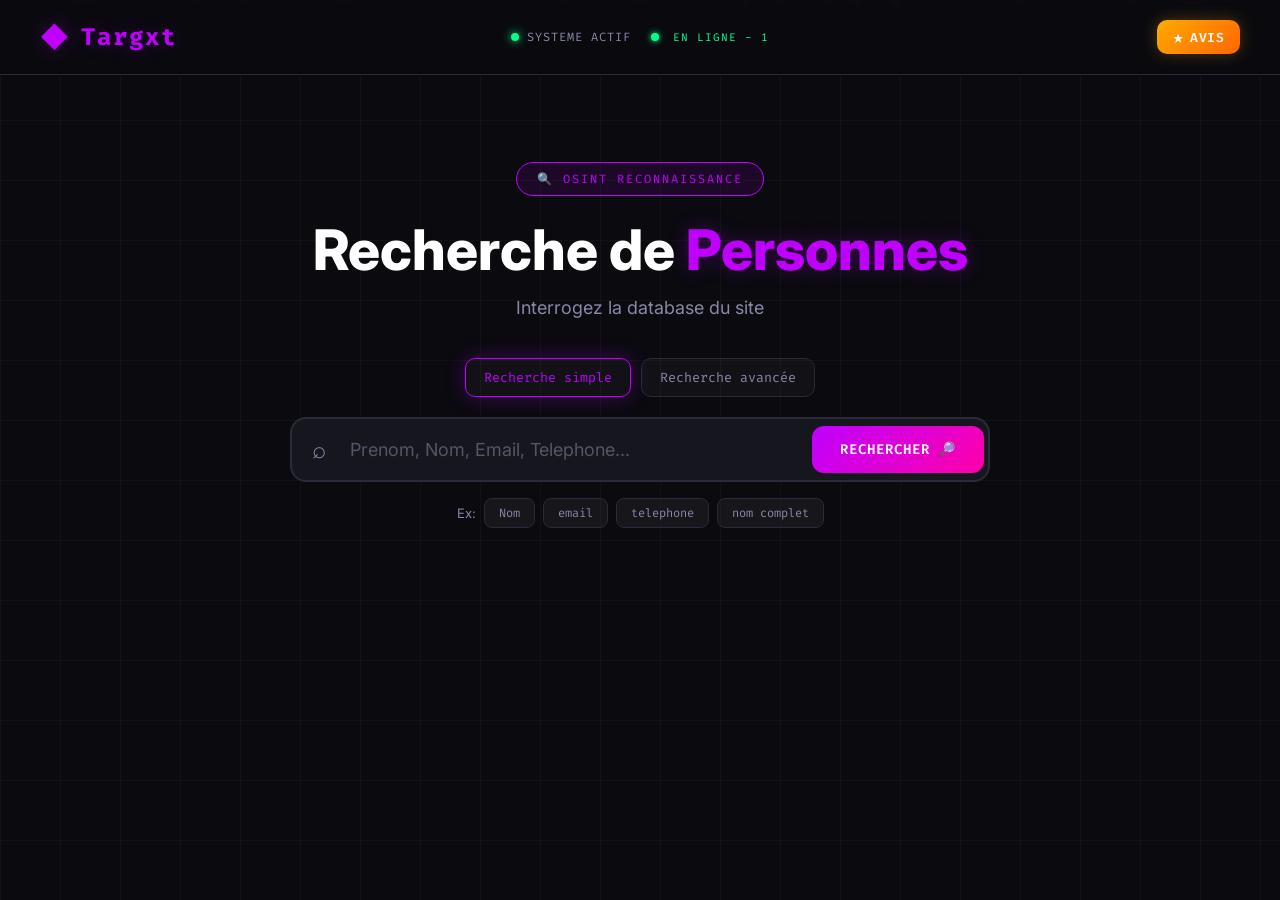
==== index.html @ 67b3afeb "Add files via upload" ====
<!DOCTYPE html>
<html lang="fr">
<head>
    <meta charset="UTF-8">
    <meta name="viewport" content="width=device-width, initial-scale=1.0">
    <title>Targxt - Recherche de Personnes</title>

    <link rel="stylesheet" href="style.css">
    <link href="https://fonts.googleapis.com/css2?family=Fira+Code:wght@400;600;700&family=Inter:wght@300;400;600;700;800&display=swap" rel="stylesheet">
</head>

<body>

<div class="grid-overlay"></div>
<div id="particles"></div>

<header>
    <div class="logo">
        <span class="logo-icon">◆</span>
        <h1><span class="accent">Targxt</span></h1>
    </div>

    <div class="header-status" style="position:absolute;left:50%;transform:translateX(-50%);">
        <span class="status-dot"></span>
        <span class="status-text">SYSTEME ACTIF</span>
        <span id="apiStatus" style="margin-left:12px;font-family:var(--font-mono);font-size:11px;color:#888;">
            MODE: LOCAL ENGINE
        </span>
    </div>

    <!-- Onglet Avis en haut à droite -->
    <div class="review-tab" onclick="openReviewPanel()">
        <span class="review-tab-icon">★</span>
        <span class="review-tab-text">Avis</span>
    </div>
</header>

<main>

<section class="hero">
<div class="hero-content">

    <div class="badge">🔍 OSINT RECONNAISSANCE</div>

    <h2>Recherche de <span class="accent">Personnes</span></h2>

    <p class="subtitle">Interrogez la database du site</p>

    <!-- TABS -->
    <div class="tabs">
        <button class="tab active" onclick="switchTab('simple')">Recherche simple</button>
        <button class="tab" onclick="switchTab('advanced')">Recherche avancée</button>
    </div>

    <!-- SIMPLE SEARCH -->
    <div id="simpleSearch" class="tab-content active">

        <div class="search-container">

            <div class="search-box">
                <span class="search-icon">⌕</span>

                <input type="text" id="searchInput"
                    placeholder="Prenom, Nom, Email, Telephone..."
                    autocomplete="off">

                <button id="searchBtn" onclick="performSearch()">
                    <span>RECHERCHER</span> 🔎
                </button>
            </div>

            <div class="search-hints">
                <span>Ex: </span>
                <button class="hint-btn" onclick="setSearch('Dupont')">Nom</button>
                <button class="hint-btn" onclick="setSearch('email')">email</button>
                <button class="hint-btn" onclick="setSearch('0612345678')">telephone</button>
                <button class="hint-btn" onclick="setSearch('Jean Dupont')">nom complet</button>
            </div>

        </div>
    </div>

    <!-- ADVANCED SEARCH -->
    <div id="advancedSearch" class="tab-content">

        <div class="advanced-box">

            <input id="advName" placeholder="Nom / Prenom">
            <input id="advEmail" placeholder="Email">
            <input id="advPhone" placeholder="Téléphone">
            <input id="advCity" placeholder="Ville">
            <input id="advZip" placeholder="Code postal">

            <button onclick="performAdvancedSearch()">
                RECHERCHE AVANCÉE 🔎
            </button>

        </div>

    </div>

</div>
</section>

<div id="loading" class="loading hidden">
    <div class="loader"></div>
    <p>Recherche en cours...</p>
</div>

<section id="results" class="results hidden">
    <div class="results-header">
        <h3>Résultats de la recherche</h3>
        <div class="results-meta"><span id="resultCount">0</span> résultat(s)</div>
    </div>
    <div id="resultCards"></div>
</section>

<section id="noResults" class="no-results hidden">
    <div class="no-results-content">
        <span class="no-results-icon">◈</span>
        <h3>Aucun résultat trouvé</h3>
        <p>Essayez un autre terme</p>
    </div>
</section>

</main>

<!-- PANEL AVIS - OVERLAY -->
<div id="reviewOverlay" class="review-overlay hidden" onclick="closeReviewPanel(event)">
    <div class="review-panel" onclick="event.stopPropagation()">
        
        <div class="review-header">
            <h3>✩ Donnez votre avis ✩</h3>
            <button class="review-close" onclick="closeReviewPanel(event)">✕</button>
        </div>

        <div class="review-stars">
            <span class="star-label">Votre note :</span>
            <div class="stars-container">
                <span class="star" data-value="1" onclick="setRating(1)">☆</span>
                <span class="star" data-value="2" onclick="setRating(2)">☆</span>
                <span class="star" data-value="3" onclick="setRating(3)">☆</span>
                <span class="star" data-value="4" onclick="setRating(4)">☆</span>
                <span class="star" data-value="5" onclick="setRating(5)">☆</span>
            </div>
            <span id="ratingText" class="rating-text">Cliquez pour noter</span>
        </div>

        <div class="review-description">
            <label for="reviewDesc">Votre commentaire (optionnel) :</label>
            <textarea id="reviewDesc" placeholder="Partagez votre expérience..." maxlength="500"></textarea>
            <span id="charCount" class="char-count">0/500</span>
        </div>

        <div class="review-pseudo">
            <label for="reviewPseudo">Pseudo (optionnel) :</label>
            <input type="text" id="reviewPseudo" placeholder="Anonyme" maxlength="30">
        </div>

        <button class="review-submit" onclick="submitReview()">
            ✦ ENVOYER L'AVIS ✦
        </button>

        <div id="reviewMessage" class="review-message hidden"></div>

    </div>
</div>

<script src="db.js"></script>
<script src="script.js"></script>

</body>
</html>
---- style.css ----
/* ========================================
   OSINT FR - STYLE
   Couleurs: Noir (#0a0a0f), Violet/Rose fluo (#bf00ff, #ff00aa)
   ======================================== */

* {
    margin: 0;
    padding: 0;
    box-sizing: border-box;
}

:root {
    --bg-primary: #0a0a0f;
    --bg-secondary: #111118;
    --bg-card: #16161f;
    --accent: #bf00ff;
    --accent2: #ff00aa;
    --accent-glow: rgba(191, 0, 255, 0.3);
    --text-primary: #ffffff;
    --text-secondary: #8888aa;
    --text-muted: #555566;
    --border: #2a2a3a;
    --success: #00ff88;
    --warning: #ffaa00;
    --danger: #ff3355;
    --font-mono: 'Fira Code', monospace;
    --font-sans: 'Inter', sans-serif;
}

body {
    font-family: var(--font-sans);
    background: var(--bg-primary);
    color: var(--text-primary);
    min-height: 100vh;
    overflow-x: hidden;
    position: relative;
}

/* ===== GRILLE ANIMÉE EN FOND ===== */
.grid-overlay {
    position: fixed;
    top: 0;
    left: 0;
    width: 100%;
    height: 100%;
    pointer-events: none;
    z-index: 0;
    background-image: 
        linear-gradient(rgba(255, 255, 255, 0.03) 1px, transparent 1px),
        linear-gradient(90deg, rgba(255, 255, 255, 0.03) 1px, transparent 1px);
    background-size: 60px 60px;
    animation: gridMove 20s linear infinite;
}

@keyframes gridMove {
    0% { transform: translate(0, 0); }
    25% { transform: translate(30px, 15px); }
    50% { transform: translate(0, 30px); }
    75% { transform: translate(-30px, 15px); }
    100% { transform: translate(0, 0); }
}

/* ===== PARTICULES ===== */
#particles {
    position: fixed;
    top: 0;
    left: 0;
    width: 100%;
    height: 100%;
    pointer-events: none;
    z-index: 0;
    overflow: hidden;
}

.particle {
    position: absolute;
    width: 3px;
    height: 3px;
    background: var(--accent);
    border-radius: 50%;
    box-shadow: 0 0 6px var(--accent), 0 0 12px var(--accent-glow);
    animation: particleFloat linear infinite;
    opacity: 0.4;
}

@keyframes particleFloat {
    0% {
        transform: translateY(100vh) scale(0);
        opacity: 0;
    }
    10% { opacity: 0.4; }
    90% { opacity: 0.4; }
    100% {
        transform: translateY(-10vh) scale(1);
        opacity: 0;
    }
}

/* ===== HEADER ===== */
header {
    position: relative;
    z-index: 10;
    display: flex;
    justify-content: space-between;
    align-items: center;
    padding: 20px 40px;
    border-bottom: 1px solid var(--border);
    background: rgba(10, 10, 15, 0.9);
    backdrop-filter: blur(10px);
}

.logo {
    display: flex;
    align-items: center;
    gap: 12px;
}

.logo-icon {
    font-size: 28px;
    color: var(--accent);
    text-shadow: 0 0 20px var(--accent-glow);
}

.logo h1 {
    font-family: var(--font-mono);
    font-size: 24px;
    font-weight: 700;
    letter-spacing: 2px;
}

.accent {
    color: var(--accent);
    text-shadow: 0 0 20px var(--accent-glow);
}

.header-status {
    display: flex;
    align-items: center;
    gap: 8px;
    font-family: var(--font-mono);
    font-size: 12px;
    color: var(--text-secondary);
    text-transform: uppercase;
    letter-spacing: 1px;
}

.status-dot {
    width: 8px;
    height: 8px;
    background: var(--success);
    border-radius: 50%;
    animation: pulse 2s ease-in-out infinite;
    box-shadow: 0 0 10px var(--success);
}

@keyframes pulse {
    0%, 100% { opacity: 1; transform: scale(1); }
    50% { opacity: 0.5; transform: scale(0.8); }
}

/* ===== HERO ===== */
.hero {
    position: relative;
    z-index: 5;
    display: flex;
    justify-content: center;
    align-items: center;
    min-height: 60vh;
    padding: 60px 20px;
}

.hero-content {
    max-width: 800px;
    width: 100%;
    text-align: center;
}

.badge {
    display: inline-block;
    padding: 8px 20px;
    border: 1px solid var(--accent);
    border-radius: 50px;
    font-family: var(--font-mono);
    font-size: 12px;
    letter-spacing: 2px;
    color: var(--accent);
    margin-bottom: 24px;
    background: rgba(191, 0, 255, 0.1);
    text-transform: uppercase;
}

.hero h2 {
    font-size: 56px;
    font-weight: 800;
    line-height: 1.1;
    margin-bottom: 16px;
}

.subtitle {
    color: var(--text-secondary);
    font-size: 18px;
    margin-bottom: 40px;
}

/* ===== SEARCH BOX ===== */
.search-container {
    max-width: 700px;
    margin: 0 auto;
}

.search-box {
    display: flex;
    align-items: center;
    background: var(--bg-card);
    border: 2px solid var(--border);
    border-radius: 16px;
    padding: 4px;
    transition: all 0.3s ease;
    position: relative;
}

.search-box:focus-within {
    border-color: var(--accent);
    box-shadow: 0 0 30px var(--accent-glow), 0 0 60px rgba(191, 0, 255, 0.1);
}

.search-icon {
    font-size: 24px;
    color: var(--text-secondary);
    padding: 0 16px;
}

.search-box input {
    flex: 1;
    background: none;
    border: none;
    outline: none;
    color: var(--text-primary);
    font-size: 18px;
    padding: 16px 8px;
    font-family: var(--font-sans);
}

.search-box input::placeholder {
    color: var(--text-muted);
}

#searchBtn {
    display: flex;
    align-items: center;
    gap: 8px;
    padding: 14px 28px;
    background: linear-gradient(135deg, var(--accent), var(--accent2));
    border: none;
    border-radius: 12px;
    color: white;
    font-family: var(--font-mono);
    font-size: 14px;
    font-weight: 600;
    letter-spacing: 1px;
    cursor: pointer;
    transition: all 0.3s ease;
    text-transform: uppercase;
}

#searchBtn:hover {
    transform: scale(1.05);
    box-shadow: 0 0 30px var(--accent-glow);
}

#searchBtn:active {
    transform: scale(0.95);
}

/* ===== SEARCH HINTS ===== */
.search-hints {
    margin-top: 16px;
    display: flex;
    align-items: center;
    gap: 8px;
    flex-wrap: wrap;
    justify-content: center;
    font-size: 13px;
    color: var(--text-secondary);
}

.hint-btn {
    padding: 6px 14px;
    background: rgba(255, 255, 255, 0.05);
    border: 1px solid var(--border);
    border-radius: 8px;
    color: var(--text-secondary);
    font-family: var(--font-mono);
    font-size: 12px;
    cursor: pointer;
    transition: all 0.2s ease;
}

.hint-btn:hover {
    background: rgba(191, 0, 255, 0.15);
    border-color: var(--accent);
    color: var(--accent);
}

/* ===== LOADING ===== */
.loading {
    position: relative;
    z-index: 5;
    text-align: center;
    padding: 60px 20px;
}

.loading.hidden,
.results.hidden,
.no-results.hidden {
    display: none;
}

.loader {
    width: 50px;
    height: 50px;
    border: 3px solid var(--border);
    border-top: 3px solid var(--accent);
    border-radius: 50%;
    animation: spin 1s linear infinite;
    margin: 0 auto 24px;
    box-shadow: 0 0 20px var(--accent-glow);
}

@keyframes spin {
    0% { transform: rotate(0deg); }
    100% { transform: rotate(360deg); }
}

.loading p {
    color: var(--text-secondary);
    font-size: 16px;
    margin-bottom: 24px;
}

/* ===== RESULTS ===== */
.results {
    position: relative;
    z-index: 5;
    padding: 40px 20px;
    max-width: 1000px;
    margin: 0 auto;
}

.results-header {
    display: flex;
    justify-content: space-between;
    align-items: center;
    margin-bottom: 30px;
    flex-wrap: wrap;
    gap: 12px;
}

.results-header h3 {
    font-size: 24px;
}

.results-meta {
    font-family: var(--font-mono);
    font-size: 14px;
    color: var(--text-secondary);
}

/* ===== RESULT CARD ===== */
.result-card {
    background: var(--bg-card);
    border: 1px solid var(--border);
    border-radius: 16px;
    padding: 30px;
    margin-bottom: 20px;
    transition: all 0.3s ease;
    animation: cardAppear 0.5s ease forwards;
    opacity: 0;
    transform: translateY(20px);
}

.result-card:nth-child(1) { animation-delay: 0.1s; }
.result-card:nth-child(2) { animation-delay: 0.2s; }
.result-card:nth-child(3) { animation-delay: 0.3s; }
.result-card:nth-child(4) { animation-delay: 0.4s; }
.result-card:nth-child(5) { animation-delay: 0.5s; }

@keyframes cardAppear {
    to {
        opacity: 1;
        transform: translateY(0);
    }
}

.result-card:hover {
    border-color: var(--accent);
    box-shadow: 0 0 30px var(--accent-glow);
}

.card-header {
    display: flex;
    justify-content: space-between;
    align-items: center;
    margin-bottom: 20px;
    flex-wrap: wrap;
    gap: 10px;
}

.card-name {
    display: flex;
    align-items: center;
    gap: 12px;
}

.card-avatar {
    width: 48px;
    height: 48px;
    border-radius: 50%;
    background: linear-gradient(135deg, var(--accent), var(--accent2));
    display: flex;
    align-items: center;
    justify-content: center;
    font-family: var(--font-mono);
    font-weight: 700;
    font-size: 18px;
    box-shadow: 0 0 20px var(--accent-glow);
}

.card-name h4 {
    font-size: 20px;
    font-weight: 700;
}

.card-source {
    font-family: var(--font-mono);
    font-size: 11px;
    padding: 4px 12px;
    border-radius: 20px;
    border: 1px solid var(--border);
    color: var(--text-secondary);
    background: rgba(255,255,255,0.03);
}

.card-body {
    display: grid;
    grid-template-columns: repeat(auto-fill, minmax(250px, 1fr));
    gap: 12px;
}

.card-field {
    padding: 10px 14px;
    background: rgba(255,255,255,0.03);
    border-radius: 10px;
    border: 1px solid rgba(255,255,255,0.05);
}

.card-field .label {
    font-family: var(--font-mono);
    font-size: 10px;
    text-transform: uppercase;
    letter-spacing: 1px;
    color: var(--text-muted);
    display: block;
    margin-bottom: 4px;
}

.card-field .value {
    font-size: 14px;
    color: var(--text-primary);
    word-break: break-word;
}

.value.email {
    color: #66aaff;
}

.value.phone {
    color: #ff66aa;
    font-family: var(--font-mono);
}

/* ===== NO RESULTS ===== */
.no-results {
    position: relative;
    z-index: 5;
    text-align: center;
    padding: 80px 20px;
}

.no-results-icon {
    font-size: 64px;
    color: var(--accent);
    opacity: 0.5;
    display: block;
    margin-bottom: 16px;
}

.no-results h3 {
    font-size: 24px;
    margin-bottom: 8px;
}

.no-results p {
    color: var(--text-secondary);
}

/* ===== RESPONSIVE ===== */
@media (max-width: 768px) {
    header {
        padding: 16px 20px;
        flex-direction: column;
        gap: 10px;
    }

    .hero h2 {
        font-size: 32px;
    }

    .search-box {
        flex-direction: column;
        background: none;
        border: none;
        gap: 10px;
    }

    .search-box input {
        background: var(--bg-card);
        border: 2px solid var(--border);
        border-radius: 12px;
        padding: 16px;
        width: 100%;
    }

    #searchBtn {
        width: 100%;
        justify-content: center;
    }

    .card-body {
        grid-template-columns: 1fr;
    }
}

/* ===== Genre badge ===== */
.genre-badge {
    margin-left: 10px;
    font-size: 11px;
    padding: 3px 8px;
    border-radius: 20px;
    font-family: var(--font-mono);
}

.genre-badge.male {
    border: 1px solid #66aaff;
    color: #66aaff;
}

.genre-badge.female {
    border: 1px solid #ff66aa;
    color: #ff66aa;
}

/* ===== TABS ===== */
.tabs {
    display: flex;
    justify-content: center;
    gap: 10px;
    margin-bottom: 20px;
}

.tab {
    padding: 10px 18px;
    border: 1px solid var(--border);
    background: rgba(255,255,255,0.03);
    color: var(--text-secondary);
    font-family: var(--font-mono);
    cursor: pointer;
    border-radius: 10px;
    transition: 0.3s;
}

.tab.active {
    border-color: var(--accent);
    color: var(--accent);
    box-shadow: 0 0 20px var(--accent-glow);
}

/* ===== TAB CONTENT ===== */
.tab-content {
    display: none;
}

.tab-content.active {
    display: block;
}

/* ===== ADVANCED BOX ===== */
.advanced-box {
    display: grid;
    gap: 10px;
    max-width: 500px;
    margin: 0 auto;
}

.advanced-box input {
    padding: 12px;
    border-radius: 10px;
    border: 1px solid var(--border);
    background: var(--bg-card);
    color: white;
    outline: none;
}

.advanced-box input:focus {
    border-color: var(--accent);
    box-shadow: 0 0 20px var(--accent-glow);
}

.advanced-box button {
    padding: 12px;
    border-radius: 10px;
    border: none;
    background: linear-gradient(135deg, var(--accent), var(--accent2));
    color: white;
    font-family: var(--font-mono);
    cursor: pointer;
    font-weight: bold;
}

.advanced-box button:hover {
    transform: scale(1.02);
}

/* ========================================
   ONGLET AVIS
   ======================================== */

.review-tab {
    display: flex;
    align-items: center;
    gap: 6px;
    padding: 8px 16px;
    background: linear-gradient(135deg, #ffaa00, #ff6600);
    border: none;
    border-radius: 10px;
    cursor: pointer;
    transition: all 0.3s ease;
    font-family: var(--font-mono);
    font-size: 13px;
    color: #fff;
    font-weight: 600;
    letter-spacing: 0.5px;
    box-shadow: 0 0 15px rgba(255, 170, 0, 0.3);
}

.review-tab:hover {
    transform: scale(1.05);
    box-shadow: 0 0 30px rgba(255, 170, 0, 0.6);
}

.review-tab:active {
    transform: scale(0.95);
}

.review-tab-icon {
    font-size: 18px;
    line-height: 1;
}

.review-tab-text {
    text-transform: uppercase;
}

/* ===== OVERLAY ===== */
.review-overlay {
    position: fixed;
    top: 0;
    left: 0;
    width: 100%;
    height: 100%;
    background: rgba(0, 0, 0, 0.7);
    backdrop-filter: blur(5px);
    z-index: 1000;
    display: flex;
    justify-content: center;
    align-items: center;
    animation: fadeIn 0.3s ease;
}

.review-overlay.hidden {
    display: none;
}

@keyframes fadeIn {
    from { opacity: 0; }
    to { opacity: 1; }
}

/* ===== PANEL ===== */
.review-panel {
    background: var(--bg-card);
    border: 1px solid var(--accent);
    border-radius: 20px;
    padding: 35px;
    max-width: 480px;
    width: 90%;
    box-shadow: 0 0 50px var(--accent-glow), 0 20px 60px rgba(0,0,0,0.5);
    animation: slideUp 0.3s ease;
    max-height: 90vh;
    overflow-y: auto;
}

@keyframes slideUp {
    from { transform: translateY(50px); opacity: 0; }
    to { transform: translateY(0); opacity: 1; }
}

.review-header {
    display: flex;
    justify-content: space-between;
    align-items: center;
    margin-bottom: 25px;
}

.review-header h3 {
    font-size: 22px;
    color: #ffaa00;
    text-shadow: 0 0 20px rgba(255, 170, 0, 0.4);
    font-family: var(--font-sans);
}

.review-close {
    background: none;
    border: 1px solid var(--border);
    color: var(--text-secondary);
    font-size: 18px;
    cursor: pointer;
    padding: 6px 12px;
    border-radius: 8px;
    transition: all 0.2s ease;
    font-family: var(--font-mono);
}

.review-close:hover {
    border-color: var(--danger);
    color: var(--danger);
    box-shadow: 0 0 15px rgba(255, 51, 85, 0.3);
}

/* ===== STARS ===== */
.review-stars {
    margin-bottom: 20px;
    text-align: center;
}

.star-label {
    display: block;
    font-size: 14px;
    color: var(--text-secondary);
    margin-bottom: 10px;
    font-family: var(--font-mono);
    text-transform: uppercase;
    letter-spacing: 1px;
}

.stars-container {
    display: flex;
    justify-content: center;
    gap: 8px;
}

.star {
    font-size: 40px;
    cursor: pointer;
    transition: all 0.2s ease;
    color: #444;
    user-select: none;
}

.star:hover {
    transform: scale(1.2);
}

.star.active {
    color: #ffaa00;
    text-shadow: 0 0 20px rgba(255, 170, 0, 0.6);
}

.rating-text {
    display: block;
    margin-top: 10px;
    font-size: 13px;
    color: var(--text-muted);
    font-family: var(--font-mono);
}

/* ===== DESCRIPTION ===== */
.review-description {
    margin-bottom: 16px;
}

.review-description label {
    display: block;
    font-size: 13px;
    color: var(--text-secondary);
    margin-bottom: 8px;
    font-family: var(--font-mono);
}

.review-description textarea {
    width: 100%;
    padding: 12px;
    border: 1px solid var(--border);
    border-radius: 10px;
    background: rgba(255,255,255,0.03);
    color: var(--text-primary);
    font-family: var(--font-sans);
    font-size: 14px;
    resize: vertical;
    min-height: 80px;
    outline: none;
    transition: border-color 0.3s;
    box-sizing: border-box;
}

.review-description textarea:focus {
    border-color: var(--accent);
    box-shadow: 0 0 20px var(--accent-glow);
}

.char-count {
    display: block;
    text-align: right;
    font-size: 11px;
    color: var(--text-muted);
    margin-top: 4px;
    font-family: var(--font-mono);
}

/* ===== PSEUDO ===== */
.review-pseudo {
    margin-bottom: 20px;
}

.review-pseudo label {
    display: block;
    font-size: 13px;
    color: var(--text-secondary);
    margin-bottom: 8px;
    font-family: var(--font-mono);
}

.review-pseudo input {
    width: 100%;
    padding: 10px 14px;
    border: 1px solid var(--border);
    border-radius: 10px;
    background: rgba(255,255,255,0.03);
    color: var(--text-primary);
    font-family: var(--font-sans);
    font-size: 14px;
    outline: none;
    transition: border-color 0.3s;
    box-sizing: border-box;
}

.review-pseudo input:focus {
    border-color: var(--accent);
    box-shadow: 0 0 20px var(--accent-glow);
}

/* ===== SUBMIT ===== */
.review-submit {
    width: 100%;
    padding: 14px;
    border: none;
    border-radius: 12px;
    background: linear-gradient(135deg, #ffaa00, #ff6600);
    color: white;
    font-family: var(--font-mono);
    font-size: 14px;
    font-weight: 700;
    cursor: pointer;
    transition: all 0.3s ease;
    text-transform: uppercase;
    letter-spacing: 1px;
}

.review-submit:hover {
    transform: scale(1.02);
    box-shadow: 0 0 30px rgba(255, 170, 0, 0.5);
}

.review-submit:active {
    transform: scale(0.98);
}

.review-submit:disabled {
    opacity: 0.5;
    cursor: not-allowed;
    transform: none !important;
}

/* ===== MESSAGE ===== */
.review-message {
    margin-top: 16px;
    padding: 12px;
    border-radius: 10px;
    text-align: center;
    font-size: 14px;
    font-family: var(--font-mono);
}

.review-message.hidden {
    display: none;
}

.review-message.success {
    background: rgba(0, 255, 136, 0.1);
    border: 1px solid var(--success);
    color: var(--success);
}

.review-message.error {
    background: rgba(255, 51, 85, 0.1);
    border: 1px solid var(--danger);
    color: var(--danger);
}

/* ===== POINT VERT EN LIGNE ANIMÉ ===== */
.online-dot {
    display: inline-block;
    width: 8px;
    height: 8px;
    background: #00ff88;
    border-radius: 50%;
    margin-right: 6px;
    box-shadow: 0 0 6px #00ff88;
    animation: onlineGlow 2s ease-in-out infinite;
    vertical-align: middle;
    position: relative;
    top: -1px;
}

@keyframes onlineGlow {
    0% {
        box-shadow: 0 0 6px #00ff88, 0 0 10px rgba(0, 255, 136, 0.3);
        transform: scale(1);
    }
    50% {
        box-shadow: 0 0 12px #00ff88, 0 0 25px rgba(0, 255, 136, 0.6);
        transform: scale(1.2);
    }
    100% {
        box-shadow: 0 0 6px #00ff88, 0 0 10px rgba(0, 255, 136, 0.3);
        transform: scale(1);
    }
}

/* ===== RESPONSIVE AVIS ===== */
@media (max-width: 768px) {
    .review-panel {
        padding: 25px 20px;
    }
    
    .star {
        font-size: 32px;
    }
    
    .review-tab-text {
        display: none;
    }
}
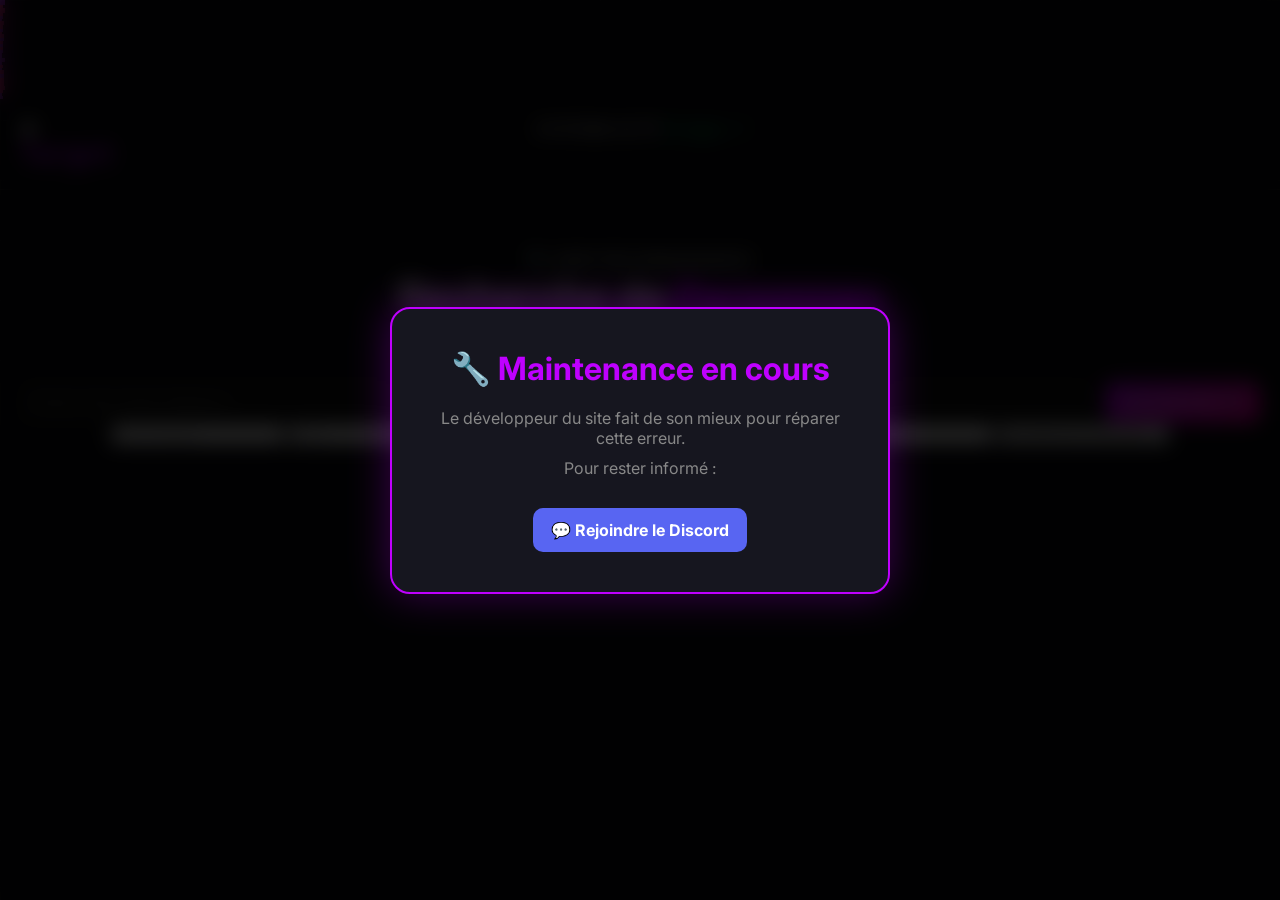
==== commit 1242114d: "MAINTENAINCE" ====
--- a/index.html
+++ b/index.html
@@ -11,6 +11,30 @@
 
 <body>
 
+<!-- =========================
+     MAINTENANCE MODE POPUP
+========================= -->
+<div id="maintenanceOverlay" class="maintenance-overlay">
+    <div class="maintenance-popup">
+        <h1>🔧 Maintenance en cours</h1>
+
+        <p>
+            Le développeur du site fait de son mieux pour réparer cette erreur.
+        </p>
+
+        <p class="sub">
+            Pour rester informé :
+        </p>
+
+        <a href="https://discord.gg/GC7HZthZ9" target="_blank" class="discord-btn">
+            💬 Rejoindre le Discord
+        </a>
+    </div>
+</div>
+
+<!-- =========================
+     BACKGROUND
+========================= -->
 <div class="grid-overlay"></div>
 <div id="particles"></div>
 
@@ -23,15 +47,7 @@
     <div class="header-status" style="position:absolute;left:50%;transform:translateX(-50%);">
         <span class="status-dot"></span>
         <span class="status-text">SYSTEME ACTIF</span>
-        <span id="apiStatus" style="margin-left:12px;font-family:var(--font-mono);font-size:11px;color:#888;">
-            MODE: LOCAL ENGINE
-        </span>
-    </div>
-
-    <!-- Onglet Avis en haut à droite -->
-    <div class="review-tab" onclick="openReviewPanel()">
-        <span class="review-tab-icon">★</span>
-        <span class="review-tab-text">Avis</span>
+        <span id="apiStatus">MODE: LOCAL ENGINE</span>
     </div>
 </header>
 
@@ -46,45 +62,24 @@
 
     <p class="subtitle">Interrogez la database du site</p>
 
-    <!-- TABS -->
     <div class="tabs">
         <button class="tab active" onclick="switchTab('simple')">Recherche simple</button>
         <button class="tab" onclick="switchTab('advanced')">Recherche avancée</button>
     </div>
 
-    <!-- SIMPLE SEARCH -->
+    <!-- SIMPLE -->
     <div id="simpleSearch" class="tab-content active">
-
         <div class="search-container">
-
             <div class="search-box">
-                <span class="search-icon">⌕</span>
-
-                <input type="text" id="searchInput"
-                    placeholder="Prenom, Nom, Email, Telephone..."
-                    autocomplete="off">
-
-                <button id="searchBtn" onclick="performSearch()">
-                    <span>RECHERCHER</span> 🔎
-                </button>
+                <input type="text" id="searchInput" placeholder="Prenom, Nom, Email, Telephone...">
+                <button onclick="performSearch()">RECHERCHER 🔎</button>
             </div>
-
-            <div class="search-hints">
-                <span>Ex: </span>
-                <button class="hint-btn" onclick="setSearch('Dupont')">Nom</button>
-                <button class="hint-btn" onclick="setSearch('email')">email</button>
-                <button class="hint-btn" onclick="setSearch('0612345678')">telephone</button>
-                <button class="hint-btn" onclick="setSearch('Jean Dupont')">nom complet</button>
-            </div>
-
         </div>
     </div>
 
-    <!-- ADVANCED SEARCH -->
+    <!-- ADVANCED -->
     <div id="advancedSearch" class="tab-content">
-
         <div class="advanced-box">
-
             <input id="advName" placeholder="Nom / Prenom">
             <input id="advEmail" placeholder="Email">
             <input id="advPhone" placeholder="Téléphone">
@@ -94,80 +89,43 @@
             <button onclick="performAdvancedSearch()">
                 RECHERCHE AVANCÉE 🔎
             </button>
-
         </div>
-
     </div>
 
 </div>
 </section>
 
-<div id="loading" class="loading hidden">
-    <div class="loader"></div>
-    <p>Recherche en cours...</p>
-</div>
-
 <section id="results" class="results hidden">
     <div class="results-header">
-        <h3>Résultats de la recherche</h3>
-        <div class="results-meta"><span id="resultCount">0</span> résultat(s)</div>
+        <h3>Résultats</h3>
+        <div><span id="resultCount">0</span> résultat(s)</div>
     </div>
     <div id="resultCards"></div>
 </section>
 
 <section id="noResults" class="no-results hidden">
-    <div class="no-results-content">
-        <span class="no-results-icon">◈</span>
-        <h3>Aucun résultat trouvé</h3>
-        <p>Essayez un autre terme</p>
-    </div>
+    <h3>Aucun résultat trouvé</h3>
 </section>
 
 </main>
 
-<!-- PANEL AVIS - OVERLAY -->
-<div id="reviewOverlay" class="review-overlay hidden" onclick="closeReviewPanel(event)">
-    <div class="review-panel" onclick="event.stopPropagation()">
-        
-        <div class="review-header">
-            <h3>✩ Donnez votre avis ✩</h3>
-            <button class="review-close" onclick="closeReviewPanel(event)">✕</button>
-        </div>
-
-        <div class="review-stars">
-            <span class="star-label">Votre note :</span>
-            <div class="stars-container">
-                <span class="star" data-value="1" onclick="setRating(1)">☆</span>
-                <span class="star" data-value="2" onclick="setRating(2)">☆</span>
-                <span class="star" data-value="3" onclick="setRating(3)">☆</span>
-                <span class="star" data-value="4" onclick="setRating(4)">☆</span>
-                <span class="star" data-value="5" onclick="setRating(5)">☆</span>
-            </div>
-            <span id="ratingText" class="rating-text">Cliquez pour noter</span>
-        </div>
-
-        <div class="review-description">
-            <label for="reviewDesc">Votre commentaire (optionnel) :</label>
-            <textarea id="reviewDesc" placeholder="Partagez votre expérience..." maxlength="500"></textarea>
-            <span id="charCount" class="char-count">0/500</span>
-        </div>
-
-        <div class="review-pseudo">
-            <label for="reviewPseudo">Pseudo (optionnel) :</label>
-            <input type="text" id="reviewPseudo" placeholder="Anonyme" maxlength="30">
-        </div>
-
-        <button class="review-submit" onclick="submitReview()">
-            ✦ ENVOYER L'AVIS ✦
-        </button>
-
-        <div id="reviewMessage" class="review-message hidden"></div>
-
-    </div>
-</div>
-
 <script src="db.js"></script>
 <script src="script.js"></script>
 
+<!-- Activation maintenance -->
+<script>
+const MAINTENANCE_MODE = true;
+
+document.addEventListener("DOMContentLoaded", () => {
+    const overlay = document.getElementById("maintenanceOverlay");
+
+    if (!MAINTENANCE_MODE) {
+        overlay.style.display = "none";
+    } else {
+        document.body.style.overflow = "hidden";
+    }
+});
+</script>
+
 </body>
 </html>
--- a/style.css
+++ b/style.css
@@ -1,7 +1,6 @@
-/* ========================================
-   OSINT FR - STYLE
-   Couleurs: Noir (#0a0a0f), Violet/Rose fluo (#bf00ff, #ff00aa)
-   ======================================== */
+/* =========================
+   BASE
+========================= */
 
 * {
     margin: 0;
@@ -10,964 +9,169 @@
 }
 
 :root {
-    --bg-primary: #0a0a0f;
-    --bg-secondary: #111118;
-    --bg-card: #16161f;
+    --bg: #0a0a0f;
+    --card: #16161f;
     --accent: #bf00ff;
     --accent2: #ff00aa;
-    --accent-glow: rgba(191, 0, 255, 0.3);
-    --text-primary: #ffffff;
-    --text-secondary: #8888aa;
-    --text-muted: #555566;
-    --border: #2a2a3a;
-    --success: #00ff88;
-    --warning: #ffaa00;
-    --danger: #ff3355;
-    --font-mono: 'Fira Code', monospace;
-    --font-sans: 'Inter', sans-serif;
+    --text: #fff;
+    --muted: #888;
 }
 
 body {
-    font-family: var(--font-sans);
-    background: var(--bg-primary);
-    color: var(--text-primary);
-    min-height: 100vh;
+    font-family: Inter, sans-serif;
+    background: var(--bg);
+    color: var(--text);
     overflow-x: hidden;
-    position: relative;
 }
 
-/* ===== GRILLE ANIMÉE EN FOND ===== */
+/* =========================
+   GRID BACKGROUND
+========================= */
+
 .grid-overlay {
     position: fixed;
-    top: 0;
-    left: 0;
     width: 100%;
     height: 100%;
-    pointer-events: none;
+    background-image:
+        linear-gradient(rgba(255,255,255,0.03) 1px, transparent 1px),
+        linear-gradient(90deg, rgba(255,255,255,0.03) 1px, transparent 1px);
+    background-size: 60px 60px;
     z-index: 0;
-    background-image: 
-        linear-gradient(rgba(255, 255, 255, 0.03) 1px, transparent 1px),
-        linear-gradient(90deg, rgba(255, 255, 255, 0.03) 1px, transparent 1px);
-    background-size: 60px 60px;
-    animation: gridMove 20s linear infinite;
 }
 
-@keyframes gridMove {
-    0% { transform: translate(0, 0); }
-    25% { transform: translate(30px, 15px); }
-    50% { transform: translate(0, 30px); }
-    75% { transform: translate(-30px, 15px); }
-    100% { transform: translate(0, 0); }
-}
+/* =========================
+   HEADER
+========================= */
 
-/* ===== PARTICULES ===== */
-#particles {
-    position: fixed;
-    top: 0;
-    left: 0;
-    width: 100%;
-    height: 100%;
-    pointer-events: none;
-    z-index: 0;
-    overflow: hidden;
-}
-
-.particle {
-    position: absolute;
-    width: 3px;
-    height: 3px;
-    background: var(--accent);
-    border-radius: 50%;
-    box-shadow: 0 0 6px var(--accent), 0 0 12px var(--accent-glow);
-    animation: particleFloat linear infinite;
-    opacity: 0.4;
-}
-
-@keyframes particleFloat {
-    0% {
-        transform: translateY(100vh) scale(0);
-        opacity: 0;
-    }
-    10% { opacity: 0.4; }
-    90% { opacity: 0.4; }
-    100% {
-        transform: translateY(-10vh) scale(1);
-        opacity: 0;
-    }
-}
-
-/* ===== HEADER ===== */
 header {
-    position: relative;
-    z-index: 10;
     display: flex;
     justify-content: space-between;
-    align-items: center;
-    padding: 20px 40px;
-    border-bottom: 1px solid var(--border);
-    background: rgba(10, 10, 15, 0.9);
-    backdrop-filter: blur(10px);
-}
-
-.logo {
-    display: flex;
-    align-items: center;
-    gap: 12px;
-}
-
-.logo-icon {
-    font-size: 28px;
-    color: var(--accent);
-    text-shadow: 0 0 20px var(--accent-glow);
+    padding: 20px;
+    border-bottom: 1px solid #222;
 }
 
 .logo h1 {
-    font-family: var(--font-mono);
-    font-size: 24px;
-    font-weight: 700;
-    letter-spacing: 2px;
+    font-family: monospace;
 }
 
 .accent {
     color: var(--accent);
-    text-shadow: 0 0 20px var(--accent-glow);
 }
 
-.header-status {
-    display: flex;
-    align-items: center;
-    gap: 8px;
-    font-family: var(--font-mono);
-    font-size: 12px;
-    color: var(--text-secondary);
-    text-transform: uppercase;
-    letter-spacing: 1px;
-}
+/* =========================
+   HERO
+========================= */
 
-.status-dot {
-    width: 8px;
-    height: 8px;
-    background: var(--success);
-    border-radius: 50%;
-    animation: pulse 2s ease-in-out infinite;
-    box-shadow: 0 0 10px var(--success);
-}
-
-@keyframes pulse {
-    0%, 100% { opacity: 1; transform: scale(1); }
-    50% { opacity: 0.5; transform: scale(0.8); }
-}
-
-/* ===== HERO ===== */
 .hero {
-    position: relative;
-    z-index: 5;
-    display: flex;
-    justify-content: center;
-    align-items: center;
-    min-height: 60vh;
+    text-align: center;
     padding: 60px 20px;
 }
 
-.hero-content {
-    max-width: 800px;
-    width: 100%;
-    text-align: center;
+.hero h2 {
+    font-size: 42px;
 }
 
-.badge {
-    display: inline-block;
-    padding: 8px 20px;
-    border: 1px solid var(--accent);
-    border-radius: 50px;
-    font-family: var(--font-mono);
-    font-size: 12px;
-    letter-spacing: 2px;
-    color: var(--accent);
-    margin-bottom: 24px;
-    background: rgba(191, 0, 255, 0.1);
-    text-transform: uppercase;
-}
-
-.hero h2 {
-    font-size: 56px;
-    font-weight: 800;
-    line-height: 1.1;
-    margin-bottom: 16px;
-}
-
-.subtitle {
-    color: var(--text-secondary);
-    font-size: 18px;
-    margin-bottom: 40px;
-}
-
-/* ===== SEARCH BOX ===== */
-.search-container {
-    max-width: 700px;
-    margin: 0 auto;
-}
+/* =========================
+   SEARCH
+========================= */
 
 .search-box {
     display: flex;
-    align-items: center;
-    background: var(--bg-card);
-    border: 2px solid var(--border);
-    border-radius: 16px;
-    padding: 4px;
-    transition: all 0.3s ease;
-    position: relative;
-}
-
-.search-box:focus-within {
-    border-color: var(--accent);
-    box-shadow: 0 0 30px var(--accent-glow), 0 0 60px rgba(191, 0, 255, 0.1);
-}
-
-.search-icon {
-    font-size: 24px;
-    color: var(--text-secondary);
-    padding: 0 16px;
+    gap: 10px;
+    margin-top: 20px;
 }
 
 .search-box input {
     flex: 1;
-    background: none;
-    border: none;
-    outline: none;
-    color: var(--text-primary);
-    font-size: 18px;
-    padding: 16px 8px;
-    font-family: var(--font-sans);
+    padding: 12px;
+    border-radius: 10px;
+    border: 1px solid #333;
+    background: #111;
+    color: white;
 }
 
-.search-box input::placeholder {
-    color: var(--text-muted);
+.search-box button {
+    padding: 12px 20px;
+    border: none;
+    background: linear-gradient(135deg, var(--accent), var(--accent2));
+    color: white;
+    cursor: pointer;
+    border-radius: 10px;
 }
 
-#searchBtn {
-    display: flex;
-    align-items: center;
-    gap: 8px;
-    padding: 14px 28px;
-    background: linear-gradient(135deg, var(--accent), var(--accent2));
-    border: none;
-    border-radius: 12px;
-    color: white;
-    font-family: var(--font-mono);
-    font-size: 14px;
-    font-weight: 600;
-    letter-spacing: 1px;
-    cursor: pointer;
-    transition: all 0.3s ease;
-    text-transform: uppercase;
-}
+/* =========================
+   RESULTS
+========================= */
 
-#searchBtn:hover {
-    transform: scale(1.05);
-    box-shadow: 0 0 30px var(--accent-glow);
-}
-
-#searchBtn:active {
-    transform: scale(0.95);
-}
-
-/* ===== SEARCH HINTS ===== */
-.search-hints {
-    margin-top: 16px;
-    display: flex;
-    align-items: center;
-    gap: 8px;
-    flex-wrap: wrap;
-    justify-content: center;
-    font-size: 13px;
-    color: var(--text-secondary);
-}
-
-.hint-btn {
-    padding: 6px 14px;
-    background: rgba(255, 255, 255, 0.05);
-    border: 1px solid var(--border);
-    border-radius: 8px;
-    color: var(--text-secondary);
-    font-family: var(--font-mono);
-    font-size: 12px;
-    cursor: pointer;
-    transition: all 0.2s ease;
-}
-
-.hint-btn:hover {
-    background: rgba(191, 0, 255, 0.15);
-    border-color: var(--accent);
-    color: var(--accent);
-}
-
-/* ===== LOADING ===== */
-.loading {
-    position: relative;
-    z-index: 5;
-    text-align: center;
-    padding: 60px 20px;
-}
-
-.loading.hidden,
 .results.hidden,
 .no-results.hidden {
     display: none;
 }
 
-.loader {
-    width: 50px;
-    height: 50px;
-    border: 3px solid var(--border);
-    border-top: 3px solid var(--accent);
-    border-radius: 50%;
-    animation: spin 1s linear infinite;
-    margin: 0 auto 24px;
-    box-shadow: 0 0 20px var(--accent-glow);
+.results {
+    padding: 40px;
 }
 
-@keyframes spin {
-    0% { transform: rotate(0deg); }
-    100% { transform: rotate(360deg); }
+/* =========================
+   MAINTENANCE MODE
+========================= */
+
+.maintenance-overlay {
+    position: fixed;
+    inset: 0;
+    background: rgba(0,0,0,0.85);
+    backdrop-filter: blur(10px);
+    display: flex;
+    align-items: center;
+    justify-content: center;
+    z-index: 99999;
 }
 
-.loading p {
-    color: var(--text-secondary);
-    font-size: 16px;
-    margin-bottom: 24px;
+.maintenance-popup {
+    background: var(--card);
+    border: 2px solid var(--accent);
+    padding: 40px;
+    border-radius: 20px;
+    text-align: center;
+    max-width: 500px;
+    width: 90%;
+    box-shadow: 0 0 40px rgba(191,0,255,0.3);
+    animation: pop 0.4s ease;
 }
 
-/* ===== RESULTS ===== */
-.results {
-    position: relative;
-    z-index: 5;
-    padding: 40px 20px;
-    max-width: 1000px;
-    margin: 0 auto;
-}
-
-.results-header {
-    display: flex;
-    justify-content: space-between;
-    align-items: center;
-    margin-bottom: 30px;
-    flex-wrap: wrap;
-    gap: 12px;
-}
-
-.results-header h3 {
-    font-size: 24px;
-}
-
-.results-meta {
-    font-family: var(--font-mono);
-    font-size: 14px;
-    color: var(--text-secondary);
-}
-
-/* ===== RESULT CARD ===== */
-.result-card {
-    background: var(--bg-card);
-    border: 1px solid var(--border);
-    border-radius: 16px;
-    padding: 30px;
-    margin-bottom: 20px;
-    transition: all 0.3s ease;
-    animation: cardAppear 0.5s ease forwards;
-    opacity: 0;
-    transform: translateY(20px);
-}
-
-.result-card:nth-child(1) { animation-delay: 0.1s; }
-.result-card:nth-child(2) { animation-delay: 0.2s; }
-.result-card:nth-child(3) { animation-delay: 0.3s; }
-.result-card:nth-child(4) { animation-delay: 0.4s; }
-.result-card:nth-child(5) { animation-delay: 0.5s; }
-
-@keyframes cardAppear {
+@keyframes pop {
+    from {
+        transform: scale(0.8);
+        opacity: 0;
+    }
     to {
+        transform: scale(1);
         opacity: 1;
-        transform: translateY(0);
     }
 }
 
-.result-card:hover {
-    border-color: var(--accent);
-    box-shadow: 0 0 30px var(--accent-glow);
-}
-
-.card-header {
-    display: flex;
-    justify-content: space-between;
-    align-items: center;
-    margin-bottom: 20px;
-    flex-wrap: wrap;
-    gap: 10px;
-}
-
-.card-name {
-    display: flex;
-    align-items: center;
-    gap: 12px;
-}
-
-.card-avatar {
-    width: 48px;
-    height: 48px;
-    border-radius: 50%;
-    background: linear-gradient(135deg, var(--accent), var(--accent2));
-    display: flex;
-    align-items: center;
-    justify-content: center;
-    font-family: var(--font-mono);
-    font-weight: 700;
-    font-size: 18px;
-    box-shadow: 0 0 20px var(--accent-glow);
-}
-
-.card-name h4 {
-    font-size: 20px;
-    font-weight: 700;
-}
-
-.card-source {
-    font-family: var(--font-mono);
-    font-size: 11px;
-    padding: 4px 12px;
-    border-radius: 20px;
-    border: 1px solid var(--border);
-    color: var(--text-secondary);
-    background: rgba(255,255,255,0.03);
-}
-
-.card-body {
-    display: grid;
-    grid-template-columns: repeat(auto-fill, minmax(250px, 1fr));
-    gap: 12px;
-}
-
-.card-field {
-    padding: 10px 14px;
-    background: rgba(255,255,255,0.03);
-    border-radius: 10px;
-    border: 1px solid rgba(255,255,255,0.05);
-}
-
-.card-field .label {
-    font-family: var(--font-mono);
-    font-size: 10px;
-    text-transform: uppercase;
-    letter-spacing: 1px;
-    color: var(--text-muted);
-    display: block;
-    margin-bottom: 4px;
-}
-
-.card-field .value {
-    font-size: 14px;
-    color: var(--text-primary);
-    word-break: break-word;
-}
-
-.value.email {
-    color: #66aaff;
-}
-
-.value.phone {
-    color: #ff66aa;
-    font-family: var(--font-mono);
-}
-
-/* ===== NO RESULTS ===== */
-.no-results {
-    position: relative;
-    z-index: 5;
-    text-align: center;
-    padding: 80px 20px;
-}
-
-.no-results-icon {
-    font-size: 64px;
+.maintenance-popup h1 {
     color: var(--accent);
-    opacity: 0.5;
-    display: block;
-    margin-bottom: 16px;
-}
-
-.no-results h3 {
-    font-size: 24px;
-    margin-bottom: 8px;
-}
-
-.no-results p {
-    color: var(--text-secondary);
-}
-
-/* ===== RESPONSIVE ===== */
-@media (max-width: 768px) {
-    header {
-        padding: 16px 20px;
-        flex-direction: column;
-        gap: 10px;
-    }
-
-    .hero h2 {
-        font-size: 32px;
-    }
-
-    .search-box {
-        flex-direction: column;
-        background: none;
-        border: none;
-        gap: 10px;
-    }
-
-    .search-box input {
-        background: var(--bg-card);
-        border: 2px solid var(--border);
-        border-radius: 12px;
-        padding: 16px;
-        width: 100%;
-    }
-
-    #searchBtn {
-        width: 100%;
-        justify-content: center;
-    }
-
-    .card-body {
-        grid-template-columns: 1fr;
-    }
-}
-
-/* ===== Genre badge ===== */
-.genre-badge {
-    margin-left: 10px;
-    font-size: 11px;
-    padding: 3px 8px;
-    border-radius: 20px;
-    font-family: var(--font-mono);
-}
-
-.genre-badge.male {
-    border: 1px solid #66aaff;
-    color: #66aaff;
-}
-
-.genre-badge.female {
-    border: 1px solid #ff66aa;
-    color: #ff66aa;
-}
-
-/* ===== TABS ===== */
-.tabs {
-    display: flex;
-    justify-content: center;
-    gap: 10px;
     margin-bottom: 20px;
 }
 
-.tab {
-    padding: 10px 18px;
-    border: 1px solid var(--border);
-    background: rgba(255,255,255,0.03);
-    color: var(--text-secondary);
-    font-family: var(--font-mono);
-    cursor: pointer;
-    border-radius: 10px;
-    transition: 0.3s;
+.maintenance-popup p {
+    color: var(--muted);
+    margin-bottom: 10px;
 }
 
-.tab.active {
-    border-color: var(--accent);
-    color: var(--accent);
-    box-shadow: 0 0 20px var(--accent-glow);
+.discord-btn {
+    display: inline-block;
+    margin-top: 20px;
+    padding: 12px 18px;
+    background: #5865F2;
+    color: white;
+    text-decoration: none;
+    border-radius: 10px;
+    font-weight: bold;
+    transition: 0.2s;
 }
 
-/* ===== TAB CONTENT ===== */
-.tab-content {
-    display: none;
-}
-
-.tab-content.active {
-    display: block;
-}
-
-/* ===== ADVANCED BOX ===== */
-.advanced-box {
-    display: grid;
-    gap: 10px;
-    max-width: 500px;
-    margin: 0 auto;
-}
-
-.advanced-box input {
-    padding: 12px;
-    border-radius: 10px;
-    border: 1px solid var(--border);
-    background: var(--bg-card);
-    color: white;
-    outline: none;
-}
-
-.advanced-box input:focus {
-    border-color: var(--accent);
-    box-shadow: 0 0 20px var(--accent-glow);
-}
-
-.advanced-box button {
-    padding: 12px;
-    border-radius: 10px;
-    border: none;
-    background: linear-gradient(135deg, var(--accent), var(--accent2));
-    color: white;
-    font-family: var(--font-mono);
-    cursor: pointer;
-    font-weight: bold;
-}
-
-.advanced-box button:hover {
-    transform: scale(1.02);
-}
-
-/* ========================================
-   ONGLET AVIS
-   ======================================== */
-
-.review-tab {
-    display: flex;
-    align-items: center;
-    gap: 6px;
-    padding: 8px 16px;
-    background: linear-gradient(135deg, #ffaa00, #ff6600);
-    border: none;
-    border-radius: 10px;
-    cursor: pointer;
-    transition: all 0.3s ease;
-    font-family: var(--font-mono);
-    font-size: 13px;
-    color: #fff;
-    font-weight: 600;
-    letter-spacing: 0.5px;
-    box-shadow: 0 0 15px rgba(255, 170, 0, 0.3);
-}
-
-.review-tab:hover {
+.discord-btn:hover {
     transform: scale(1.05);
-    box-shadow: 0 0 30px rgba(255, 170, 0, 0.6);
-}
-
-.review-tab:active {
-    transform: scale(0.95);
-}
-
-.review-tab-icon {
-    font-size: 18px;
-    line-height: 1;
-}
-
-.review-tab-text {
-    text-transform: uppercase;
-}
-
-/* ===== OVERLAY ===== */
-.review-overlay {
-    position: fixed;
-    top: 0;
-    left: 0;
-    width: 100%;
-    height: 100%;
-    background: rgba(0, 0, 0, 0.7);
-    backdrop-filter: blur(5px);
-    z-index: 1000;
-    display: flex;
-    justify-content: center;
-    align-items: center;
-    animation: fadeIn 0.3s ease;
-}
-
-.review-overlay.hidden {
-    display: none;
-}
-
-@keyframes fadeIn {
-    from { opacity: 0; }
-    to { opacity: 1; }
-}
-
-/* ===== PANEL ===== */
-.review-panel {
-    background: var(--bg-card);
-    border: 1px solid var(--accent);
-    border-radius: 20px;
-    padding: 35px;
-    max-width: 480px;
-    width: 90%;
-    box-shadow: 0 0 50px var(--accent-glow), 0 20px 60px rgba(0,0,0,0.5);
-    animation: slideUp 0.3s ease;
-    max-height: 90vh;
-    overflow-y: auto;
-}
-
-@keyframes slideUp {
-    from { transform: translateY(50px); opacity: 0; }
-    to { transform: translateY(0); opacity: 1; }
-}
-
-.review-header {
-    display: flex;
-    justify-content: space-between;
-    align-items: center;
-    margin-bottom: 25px;
-}
-
-.review-header h3 {
-    font-size: 22px;
-    color: #ffaa00;
-    text-shadow: 0 0 20px rgba(255, 170, 0, 0.4);
-    font-family: var(--font-sans);
-}
-
-.review-close {
-    background: none;
-    border: 1px solid var(--border);
-    color: var(--text-secondary);
-    font-size: 18px;
-    cursor: pointer;
-    padding: 6px 12px;
-    border-radius: 8px;
-    transition: all 0.2s ease;
-    font-family: var(--font-mono);
-}
-
-.review-close:hover {
-    border-color: var(--danger);
-    color: var(--danger);
-    box-shadow: 0 0 15px rgba(255, 51, 85, 0.3);
-}
-
-/* ===== STARS ===== */
-.review-stars {
-    margin-bottom: 20px;
-    text-align: center;
-}
-
-.star-label {
-    display: block;
-    font-size: 14px;
-    color: var(--text-secondary);
-    margin-bottom: 10px;
-    font-family: var(--font-mono);
-    text-transform: uppercase;
-    letter-spacing: 1px;
-}
-
-.stars-container {
-    display: flex;
-    justify-content: center;
-    gap: 8px;
-}
-
-.star {
-    font-size: 40px;
-    cursor: pointer;
-    transition: all 0.2s ease;
-    color: #444;
-    user-select: none;
-}
-
-.star:hover {
-    transform: scale(1.2);
-}
-
-.star.active {
-    color: #ffaa00;
-    text-shadow: 0 0 20px rgba(255, 170, 0, 0.6);
-}
-
-.rating-text {
-    display: block;
-    margin-top: 10px;
-    font-size: 13px;
-    color: var(--text-muted);
-    font-family: var(--font-mono);
-}
-
-/* ===== DESCRIPTION ===== */
-.review-description {
-    margin-bottom: 16px;
-}
-
-.review-description label {
-    display: block;
-    font-size: 13px;
-    color: var(--text-secondary);
-    margin-bottom: 8px;
-    font-family: var(--font-mono);
-}
-
-.review-description textarea {
-    width: 100%;
-    padding: 12px;
-    border: 1px solid var(--border);
-    border-radius: 10px;
-    background: rgba(255,255,255,0.03);
-    color: var(--text-primary);
-    font-family: var(--font-sans);
-    font-size: 14px;
-    resize: vertical;
-    min-height: 80px;
-    outline: none;
-    transition: border-color 0.3s;
-    box-sizing: border-box;
-}
-
-.review-description textarea:focus {
-    border-color: var(--accent);
-    box-shadow: 0 0 20px var(--accent-glow);
-}
-
-.char-count {
-    display: block;
-    text-align: right;
-    font-size: 11px;
-    color: var(--text-muted);
-    margin-top: 4px;
-    font-family: var(--font-mono);
-}
-
-/* ===== PSEUDO ===== */
-.review-pseudo {
-    margin-bottom: 20px;
-}
-
-.review-pseudo label {
-    display: block;
-    font-size: 13px;
-    color: var(--text-secondary);
-    margin-bottom: 8px;
-    font-family: var(--font-mono);
-}
-
-.review-pseudo input {
-    width: 100%;
-    padding: 10px 14px;
-    border: 1px solid var(--border);
-    border-radius: 10px;
-    background: rgba(255,255,255,0.03);
-    color: var(--text-primary);
-    font-family: var(--font-sans);
-    font-size: 14px;
-    outline: none;
-    transition: border-color 0.3s;
-    box-sizing: border-box;
-}
-
-.review-pseudo input:focus {
-    border-color: var(--accent);
-    box-shadow: 0 0 20px var(--accent-glow);
-}
-
-/* ===== SUBMIT ===== */
-.review-submit {
-    width: 100%;
-    padding: 14px;
-    border: none;
-    border-radius: 12px;
-    background: linear-gradient(135deg, #ffaa00, #ff6600);
-    color: white;
-    font-family: var(--font-mono);
-    font-size: 14px;
-    font-weight: 700;
-    cursor: pointer;
-    transition: all 0.3s ease;
-    text-transform: uppercase;
-    letter-spacing: 1px;
-}
-
-.review-submit:hover {
-    transform: scale(1.02);
-    box-shadow: 0 0 30px rgba(255, 170, 0, 0.5);
-}
-
-.review-submit:active {
-    transform: scale(0.98);
-}
-
-.review-submit:disabled {
-    opacity: 0.5;
-    cursor: not-allowed;
-    transform: none !important;
-}
-
-/* ===== MESSAGE ===== */
-.review-message {
-    margin-top: 16px;
-    padding: 12px;
-    border-radius: 10px;
-    text-align: center;
-    font-size: 14px;
-    font-family: var(--font-mono);
-}
-
-.review-message.hidden {
-    display: none;
-}
-
-.review-message.success {
-    background: rgba(0, 255, 136, 0.1);
-    border: 1px solid var(--success);
-    color: var(--success);
-}
-
-.review-message.error {
-    background: rgba(255, 51, 85, 0.1);
-    border: 1px solid var(--danger);
-    color: var(--danger);
-}
-
-/* ===== POINT VERT EN LIGNE ANIMÉ ===== */
-.online-dot {
-    display: inline-block;
-    width: 8px;
-    height: 8px;
-    background: #00ff88;
-    border-radius: 50%;
-    margin-right: 6px;
-    box-shadow: 0 0 6px #00ff88;
-    animation: onlineGlow 2s ease-in-out infinite;
-    vertical-align: middle;
-    position: relative;
-    top: -1px;
-}
-
-@keyframes onlineGlow {
-    0% {
-        box-shadow: 0 0 6px #00ff88, 0 0 10px rgba(0, 255, 136, 0.3);
-        transform: scale(1);
-    }
-    50% {
-        box-shadow: 0 0 12px #00ff88, 0 0 25px rgba(0, 255, 136, 0.6);
-        transform: scale(1.2);
-    }
-    100% {
-        box-shadow: 0 0 6px #00ff88, 0 0 10px rgba(0, 255, 136, 0.3);
-        transform: scale(1);
-    }
-}
-
-/* ===== RESPONSIVE AVIS ===== */
-@media (max-width: 768px) {
-    .review-panel {
-        padding: 25px 20px;
-    }
-    
-    .star {
-        font-size: 32px;
-    }
-    
-    .review-tab-text {
-        display: none;
-    }
 }
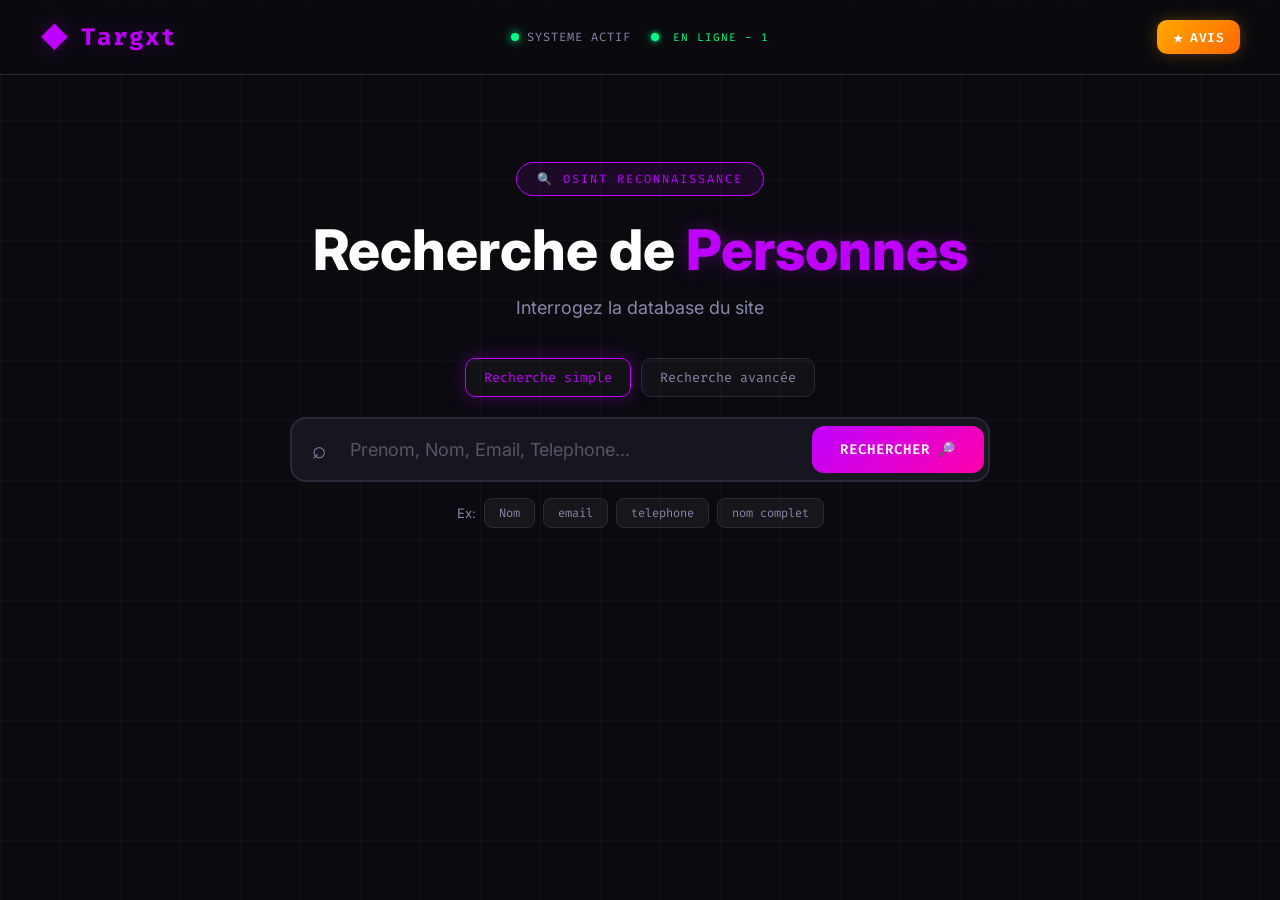
==== commit b7a9f0ac: "SERVER ON" ====
--- a/index.html
+++ b/index.html
@@ -11,30 +11,6 @@
 
 <body>
 
-<!-- =========================
-     MAINTENANCE MODE POPUP
-========================= -->
-<div id="maintenanceOverlay" class="maintenance-overlay">
-    <div class="maintenance-popup">
-        <h1>🔧 Maintenance en cours</h1>
-
-        <p>
-            Le développeur du site fait de son mieux pour réparer cette erreur.
-        </p>
-
-        <p class="sub">
-            Pour rester informé :
-        </p>
-
-        <a href="https://discord.gg/GC7HZthZ9" target="_blank" class="discord-btn">
-            💬 Rejoindre le Discord
-        </a>
-    </div>
-</div>
-
-<!-- =========================
-     BACKGROUND
-========================= -->
 <div class="grid-overlay"></div>
 <div id="particles"></div>
 
@@ -47,7 +23,15 @@
     <div class="header-status" style="position:absolute;left:50%;transform:translateX(-50%);">
         <span class="status-dot"></span>
         <span class="status-text">SYSTEME ACTIF</span>
-        <span id="apiStatus">MODE: LOCAL ENGINE</span>
+        <span id="apiStatus" style="margin-left:12px;font-family:var(--font-mono);font-size:11px;color:#888;">
+            MODE: LOCAL ENGINE
+        </span>
+    </div>
+
+    <!-- Onglet Avis en haut à droite -->
+    <div class="review-tab" onclick="openReviewPanel()">
+        <span class="review-tab-icon">★</span>
+        <span class="review-tab-text">Avis</span>
     </div>
 </header>
 
@@ -62,24 +46,45 @@
 
     <p class="subtitle">Interrogez la database du site</p>
 
+    <!-- TABS -->
     <div class="tabs">
         <button class="tab active" onclick="switchTab('simple')">Recherche simple</button>
         <button class="tab" onclick="switchTab('advanced')">Recherche avancée</button>
     </div>
 
-    <!-- SIMPLE -->
+    <!-- SIMPLE SEARCH -->
     <div id="simpleSearch" class="tab-content active">
+
         <div class="search-container">
+
             <div class="search-box">
-                <input type="text" id="searchInput" placeholder="Prenom, Nom, Email, Telephone...">
-                <button onclick="performSearch()">RECHERCHER 🔎</button>
+                <span class="search-icon">⌕</span>
+
+                <input type="text" id="searchInput"
+                    placeholder="Prenom, Nom, Email, Telephone..."
+                    autocomplete="off">
+
+                <button id="searchBtn" onclick="performSearch()">
+                    <span>RECHERCHER</span> 🔎
+                </button>
             </div>
+
+            <div class="search-hints">
+                <span>Ex: </span>
+                <button class="hint-btn" onclick="setSearch('Dupont')">Nom</button>
+                <button class="hint-btn" onclick="setSearch('email')">email</button>
+                <button class="hint-btn" onclick="setSearch('0612345678')">telephone</button>
+                <button class="hint-btn" onclick="setSearch('Jean Dupont')">nom complet</button>
+            </div>
+
         </div>
     </div>
 
-    <!-- ADVANCED -->
+    <!-- ADVANCED SEARCH -->
     <div id="advancedSearch" class="tab-content">
+
         <div class="advanced-box">
+
             <input id="advName" placeholder="Nom / Prenom">
             <input id="advEmail" placeholder="Email">
             <input id="advPhone" placeholder="Téléphone">
@@ -89,43 +94,80 @@
             <button onclick="performAdvancedSearch()">
                 RECHERCHE AVANCÉE 🔎
             </button>
+
         </div>
+
     </div>
 
 </div>
 </section>
 
+<div id="loading" class="loading hidden">
+    <div class="loader"></div>
+    <p>Recherche en cours...</p>
+</div>
+
 <section id="results" class="results hidden">
     <div class="results-header">
-        <h3>Résultats</h3>
-        <div><span id="resultCount">0</span> résultat(s)</div>
+        <h3>Résultats de la recherche</h3>
+        <div class="results-meta"><span id="resultCount">0</span> résultat(s)</div>
     </div>
     <div id="resultCards"></div>
 </section>
 
 <section id="noResults" class="no-results hidden">
-    <h3>Aucun résultat trouvé</h3>
+    <div class="no-results-content">
+        <span class="no-results-icon">◈</span>
+        <h3>Aucun résultat trouvé</h3>
+        <p>Essayez un autre terme</p>
+    </div>
 </section>
 
 </main>
 
+<!-- PANEL AVIS - OVERLAY -->
+<div id="reviewOverlay" class="review-overlay hidden" onclick="closeReviewPanel(event)">
+    <div class="review-panel" onclick="event.stopPropagation()">
+        
+        <div class="review-header">
+            <h3>✩ Donnez votre avis ✩</h3>
+            <button class="review-close" onclick="closeReviewPanel(event)">✕</button>
+        </div>
+
+        <div class="review-stars">
+            <span class="star-label">Votre note :</span>
+            <div class="stars-container">
+                <span class="star" data-value="1" onclick="setRating(1)">☆</span>
+                <span class="star" data-value="2" onclick="setRating(2)">☆</span>
+                <span class="star" data-value="3" onclick="setRating(3)">☆</span>
+                <span class="star" data-value="4" onclick="setRating(4)">☆</span>
+                <span class="star" data-value="5" onclick="setRating(5)">☆</span>
+            </div>
+            <span id="ratingText" class="rating-text">Cliquez pour noter</span>
+        </div>
+
+        <div class="review-description">
+            <label for="reviewDesc">Votre commentaire (optionnel) :</label>
+            <textarea id="reviewDesc" placeholder="Partagez votre expérience..." maxlength="500"></textarea>
+            <span id="charCount" class="char-count">0/500</span>
+        </div>
+
+        <div class="review-pseudo">
+            <label for="reviewPseudo">Pseudo (optionnel) :</label>
+            <input type="text" id="reviewPseudo" placeholder="Anonyme" maxlength="30">
+        </div>
+
+        <button class="review-submit" onclick="submitReview()">
+            ✦ ENVOYER L'AVIS ✦
+        </button>
+
+        <div id="reviewMessage" class="review-message hidden"></div>
+
+    </div>
+</div>
+
 <script src="db.js"></script>
 <script src="script.js"></script>
 
-<!-- Activation maintenance -->
-<script>
-const MAINTENANCE_MODE = true;
-
-document.addEventListener("DOMContentLoaded", () => {
-    const overlay = document.getElementById("maintenanceOverlay");
-
-    if (!MAINTENANCE_MODE) {
-        overlay.style.display = "none";
-    } else {
-        document.body.style.overflow = "hidden";
-    }
-});
-</script>
-
 </body>
 </html>
--- a/style.css
+++ b/style.css
@@ -1,6 +1,7 @@
-/* =========================
-   BASE
-========================= */
+/* ========================================
+   OSINT FR - STYLE
+   Couleurs: Noir (#0a0a0f), Violet/Rose fluo (#bf00ff, #ff00aa)
+   ======================================== */
 
 * {
     margin: 0;
@@ -9,169 +10,964 @@
 }
 
 :root {
-    --bg: #0a0a0f;
-    --card: #16161f;
+    --bg-primary: #0a0a0f;
+    --bg-secondary: #111118;
+    --bg-card: #16161f;
     --accent: #bf00ff;
     --accent2: #ff00aa;
-    --text: #fff;
-    --muted: #888;
+    --accent-glow: rgba(191, 0, 255, 0.3);
+    --text-primary: #ffffff;
+    --text-secondary: #8888aa;
+    --text-muted: #555566;
+    --border: #2a2a3a;
+    --success: #00ff88;
+    --warning: #ffaa00;
+    --danger: #ff3355;
+    --font-mono: 'Fira Code', monospace;
+    --font-sans: 'Inter', sans-serif;
 }
 
 body {
-    font-family: Inter, sans-serif;
-    background: var(--bg);
-    color: var(--text);
+    font-family: var(--font-sans);
+    background: var(--bg-primary);
+    color: var(--text-primary);
+    min-height: 100vh;
     overflow-x: hidden;
-}
-
-/* =========================
-   GRID BACKGROUND
-========================= */
-
+    position: relative;
+}
+
+/* ===== GRILLE ANIMÉE EN FOND ===== */
 .grid-overlay {
     position: fixed;
+    top: 0;
+    left: 0;
     width: 100%;
     height: 100%;
-    background-image:
-        linear-gradient(rgba(255,255,255,0.03) 1px, transparent 1px),
-        linear-gradient(90deg, rgba(255,255,255,0.03) 1px, transparent 1px);
+    pointer-events: none;
+    z-index: 0;
+    background-image: 
+        linear-gradient(rgba(255, 255, 255, 0.03) 1px, transparent 1px),
+        linear-gradient(90deg, rgba(255, 255, 255, 0.03) 1px, transparent 1px);
     background-size: 60px 60px;
+    animation: gridMove 20s linear infinite;
+}
+
+@keyframes gridMove {
+    0% { transform: translate(0, 0); }
+    25% { transform: translate(30px, 15px); }
+    50% { transform: translate(0, 30px); }
+    75% { transform: translate(-30px, 15px); }
+    100% { transform: translate(0, 0); }
+}
+
+/* ===== PARTICULES ===== */
+#particles {
+    position: fixed;
+    top: 0;
+    left: 0;
+    width: 100%;
+    height: 100%;
+    pointer-events: none;
     z-index: 0;
-}
-
-/* =========================
-   HEADER
-========================= */
-
+    overflow: hidden;
+}
+
+.particle {
+    position: absolute;
+    width: 3px;
+    height: 3px;
+    background: var(--accent);
+    border-radius: 50%;
+    box-shadow: 0 0 6px var(--accent), 0 0 12px var(--accent-glow);
+    animation: particleFloat linear infinite;
+    opacity: 0.4;
+}
+
+@keyframes particleFloat {
+    0% {
+        transform: translateY(100vh) scale(0);
+        opacity: 0;
+    }
+    10% { opacity: 0.4; }
+    90% { opacity: 0.4; }
+    100% {
+        transform: translateY(-10vh) scale(1);
+        opacity: 0;
+    }
+}
+
+/* ===== HEADER ===== */
 header {
+    position: relative;
+    z-index: 10;
     display: flex;
     justify-content: space-between;
-    padding: 20px;
-    border-bottom: 1px solid #222;
+    align-items: center;
+    padding: 20px 40px;
+    border-bottom: 1px solid var(--border);
+    background: rgba(10, 10, 15, 0.9);
+    backdrop-filter: blur(10px);
+}
+
+.logo {
+    display: flex;
+    align-items: center;
+    gap: 12px;
+}
+
+.logo-icon {
+    font-size: 28px;
+    color: var(--accent);
+    text-shadow: 0 0 20px var(--accent-glow);
 }
 
 .logo h1 {
-    font-family: monospace;
+    font-family: var(--font-mono);
+    font-size: 24px;
+    font-weight: 700;
+    letter-spacing: 2px;
 }
 
 .accent {
     color: var(--accent);
-}
-
-/* =========================
-   HERO
-========================= */
-
+    text-shadow: 0 0 20px var(--accent-glow);
+}
+
+.header-status {
+    display: flex;
+    align-items: center;
+    gap: 8px;
+    font-family: var(--font-mono);
+    font-size: 12px;
+    color: var(--text-secondary);
+    text-transform: uppercase;
+    letter-spacing: 1px;
+}
+
+.status-dot {
+    width: 8px;
+    height: 8px;
+    background: var(--success);
+    border-radius: 50%;
+    animation: pulse 2s ease-in-out infinite;
+    box-shadow: 0 0 10px var(--success);
+}
+
+@keyframes pulse {
+    0%, 100% { opacity: 1; transform: scale(1); }
+    50% { opacity: 0.5; transform: scale(0.8); }
+}
+
+/* ===== HERO ===== */
 .hero {
+    position: relative;
+    z-index: 5;
+    display: flex;
+    justify-content: center;
+    align-items: center;
+    min-height: 60vh;
+    padding: 60px 20px;
+}
+
+.hero-content {
+    max-width: 800px;
+    width: 100%;
+    text-align: center;
+}
+
+.badge {
+    display: inline-block;
+    padding: 8px 20px;
+    border: 1px solid var(--accent);
+    border-radius: 50px;
+    font-family: var(--font-mono);
+    font-size: 12px;
+    letter-spacing: 2px;
+    color: var(--accent);
+    margin-bottom: 24px;
+    background: rgba(191, 0, 255, 0.1);
+    text-transform: uppercase;
+}
+
+.hero h2 {
+    font-size: 56px;
+    font-weight: 800;
+    line-height: 1.1;
+    margin-bottom: 16px;
+}
+
+.subtitle {
+    color: var(--text-secondary);
+    font-size: 18px;
+    margin-bottom: 40px;
+}
+
+/* ===== SEARCH BOX ===== */
+.search-container {
+    max-width: 700px;
+    margin: 0 auto;
+}
+
+.search-box {
+    display: flex;
+    align-items: center;
+    background: var(--bg-card);
+    border: 2px solid var(--border);
+    border-radius: 16px;
+    padding: 4px;
+    transition: all 0.3s ease;
+    position: relative;
+}
+
+.search-box:focus-within {
+    border-color: var(--accent);
+    box-shadow: 0 0 30px var(--accent-glow), 0 0 60px rgba(191, 0, 255, 0.1);
+}
+
+.search-icon {
+    font-size: 24px;
+    color: var(--text-secondary);
+    padding: 0 16px;
+}
+
+.search-box input {
+    flex: 1;
+    background: none;
+    border: none;
+    outline: none;
+    color: var(--text-primary);
+    font-size: 18px;
+    padding: 16px 8px;
+    font-family: var(--font-sans);
+}
+
+.search-box input::placeholder {
+    color: var(--text-muted);
+}
+
+#searchBtn {
+    display: flex;
+    align-items: center;
+    gap: 8px;
+    padding: 14px 28px;
+    background: linear-gradient(135deg, var(--accent), var(--accent2));
+    border: none;
+    border-radius: 12px;
+    color: white;
+    font-family: var(--font-mono);
+    font-size: 14px;
+    font-weight: 600;
+    letter-spacing: 1px;
+    cursor: pointer;
+    transition: all 0.3s ease;
+    text-transform: uppercase;
+}
+
+#searchBtn:hover {
+    transform: scale(1.05);
+    box-shadow: 0 0 30px var(--accent-glow);
+}
+
+#searchBtn:active {
+    transform: scale(0.95);
+}
+
+/* ===== SEARCH HINTS ===== */
+.search-hints {
+    margin-top: 16px;
+    display: flex;
+    align-items: center;
+    gap: 8px;
+    flex-wrap: wrap;
+    justify-content: center;
+    font-size: 13px;
+    color: var(--text-secondary);
+}
+
+.hint-btn {
+    padding: 6px 14px;
+    background: rgba(255, 255, 255, 0.05);
+    border: 1px solid var(--border);
+    border-radius: 8px;
+    color: var(--text-secondary);
+    font-family: var(--font-mono);
+    font-size: 12px;
+    cursor: pointer;
+    transition: all 0.2s ease;
+}
+
+.hint-btn:hover {
+    background: rgba(191, 0, 255, 0.15);
+    border-color: var(--accent);
+    color: var(--accent);
+}
+
+/* ===== LOADING ===== */
+.loading {
+    position: relative;
+    z-index: 5;
     text-align: center;
     padding: 60px 20px;
 }
 
-.hero h2 {
-    font-size: 42px;
-}
-
-/* =========================
-   SEARCH
-========================= */
-
-.search-box {
-    display: flex;
+.loading.hidden,
+.results.hidden,
+.no-results.hidden {
+    display: none;
+}
+
+.loader {
+    width: 50px;
+    height: 50px;
+    border: 3px solid var(--border);
+    border-top: 3px solid var(--accent);
+    border-radius: 50%;
+    animation: spin 1s linear infinite;
+    margin: 0 auto 24px;
+    box-shadow: 0 0 20px var(--accent-glow);
+}
+
+@keyframes spin {
+    0% { transform: rotate(0deg); }
+    100% { transform: rotate(360deg); }
+}
+
+.loading p {
+    color: var(--text-secondary);
+    font-size: 16px;
+    margin-bottom: 24px;
+}
+
+/* ===== RESULTS ===== */
+.results {
+    position: relative;
+    z-index: 5;
+    padding: 40px 20px;
+    max-width: 1000px;
+    margin: 0 auto;
+}
+
+.results-header {
+    display: flex;
+    justify-content: space-between;
+    align-items: center;
+    margin-bottom: 30px;
+    flex-wrap: wrap;
+    gap: 12px;
+}
+
+.results-header h3 {
+    font-size: 24px;
+}
+
+.results-meta {
+    font-family: var(--font-mono);
+    font-size: 14px;
+    color: var(--text-secondary);
+}
+
+/* ===== RESULT CARD ===== */
+.result-card {
+    background: var(--bg-card);
+    border: 1px solid var(--border);
+    border-radius: 16px;
+    padding: 30px;
+    margin-bottom: 20px;
+    transition: all 0.3s ease;
+    animation: cardAppear 0.5s ease forwards;
+    opacity: 0;
+    transform: translateY(20px);
+}
+
+.result-card:nth-child(1) { animation-delay: 0.1s; }
+.result-card:nth-child(2) { animation-delay: 0.2s; }
+.result-card:nth-child(3) { animation-delay: 0.3s; }
+.result-card:nth-child(4) { animation-delay: 0.4s; }
+.result-card:nth-child(5) { animation-delay: 0.5s; }
+
+@keyframes cardAppear {
+    to {
+        opacity: 1;
+        transform: translateY(0);
+    }
+}
+
+.result-card:hover {
+    border-color: var(--accent);
+    box-shadow: 0 0 30px var(--accent-glow);
+}
+
+.card-header {
+    display: flex;
+    justify-content: space-between;
+    align-items: center;
+    margin-bottom: 20px;
+    flex-wrap: wrap;
     gap: 10px;
-    margin-top: 20px;
-}
-
-.search-box input {
-    flex: 1;
+}
+
+.card-name {
+    display: flex;
+    align-items: center;
+    gap: 12px;
+}
+
+.card-avatar {
+    width: 48px;
+    height: 48px;
+    border-radius: 50%;
+    background: linear-gradient(135deg, var(--accent), var(--accent2));
+    display: flex;
+    align-items: center;
+    justify-content: center;
+    font-family: var(--font-mono);
+    font-weight: 700;
+    font-size: 18px;
+    box-shadow: 0 0 20px var(--accent-glow);
+}
+
+.card-name h4 {
+    font-size: 20px;
+    font-weight: 700;
+}
+
+.card-source {
+    font-family: var(--font-mono);
+    font-size: 11px;
+    padding: 4px 12px;
+    border-radius: 20px;
+    border: 1px solid var(--border);
+    color: var(--text-secondary);
+    background: rgba(255,255,255,0.03);
+}
+
+.card-body {
+    display: grid;
+    grid-template-columns: repeat(auto-fill, minmax(250px, 1fr));
+    gap: 12px;
+}
+
+.card-field {
+    padding: 10px 14px;
+    background: rgba(255,255,255,0.03);
+    border-radius: 10px;
+    border: 1px solid rgba(255,255,255,0.05);
+}
+
+.card-field .label {
+    font-family: var(--font-mono);
+    font-size: 10px;
+    text-transform: uppercase;
+    letter-spacing: 1px;
+    color: var(--text-muted);
+    display: block;
+    margin-bottom: 4px;
+}
+
+.card-field .value {
+    font-size: 14px;
+    color: var(--text-primary);
+    word-break: break-word;
+}
+
+.value.email {
+    color: #66aaff;
+}
+
+.value.phone {
+    color: #ff66aa;
+    font-family: var(--font-mono);
+}
+
+/* ===== NO RESULTS ===== */
+.no-results {
+    position: relative;
+    z-index: 5;
+    text-align: center;
+    padding: 80px 20px;
+}
+
+.no-results-icon {
+    font-size: 64px;
+    color: var(--accent);
+    opacity: 0.5;
+    display: block;
+    margin-bottom: 16px;
+}
+
+.no-results h3 {
+    font-size: 24px;
+    margin-bottom: 8px;
+}
+
+.no-results p {
+    color: var(--text-secondary);
+}
+
+/* ===== RESPONSIVE ===== */
+@media (max-width: 768px) {
+    header {
+        padding: 16px 20px;
+        flex-direction: column;
+        gap: 10px;
+    }
+
+    .hero h2 {
+        font-size: 32px;
+    }
+
+    .search-box {
+        flex-direction: column;
+        background: none;
+        border: none;
+        gap: 10px;
+    }
+
+    .search-box input {
+        background: var(--bg-card);
+        border: 2px solid var(--border);
+        border-radius: 12px;
+        padding: 16px;
+        width: 100%;
+    }
+
+    #searchBtn {
+        width: 100%;
+        justify-content: center;
+    }
+
+    .card-body {
+        grid-template-columns: 1fr;
+    }
+}
+
+/* ===== Genre badge ===== */
+.genre-badge {
+    margin-left: 10px;
+    font-size: 11px;
+    padding: 3px 8px;
+    border-radius: 20px;
+    font-family: var(--font-mono);
+}
+
+.genre-badge.male {
+    border: 1px solid #66aaff;
+    color: #66aaff;
+}
+
+.genre-badge.female {
+    border: 1px solid #ff66aa;
+    color: #ff66aa;
+}
+
+/* ===== TABS ===== */
+.tabs {
+    display: flex;
+    justify-content: center;
+    gap: 10px;
+    margin-bottom: 20px;
+}
+
+.tab {
+    padding: 10px 18px;
+    border: 1px solid var(--border);
+    background: rgba(255,255,255,0.03);
+    color: var(--text-secondary);
+    font-family: var(--font-mono);
+    cursor: pointer;
+    border-radius: 10px;
+    transition: 0.3s;
+}
+
+.tab.active {
+    border-color: var(--accent);
+    color: var(--accent);
+    box-shadow: 0 0 20px var(--accent-glow);
+}
+
+/* ===== TAB CONTENT ===== */
+.tab-content {
+    display: none;
+}
+
+.tab-content.active {
+    display: block;
+}
+
+/* ===== ADVANCED BOX ===== */
+.advanced-box {
+    display: grid;
+    gap: 10px;
+    max-width: 500px;
+    margin: 0 auto;
+}
+
+.advanced-box input {
     padding: 12px;
     border-radius: 10px;
-    border: 1px solid #333;
-    background: #111;
+    border: 1px solid var(--border);
+    background: var(--bg-card);
     color: white;
-}
-
-.search-box button {
-    padding: 12px 20px;
+    outline: none;
+}
+
+.advanced-box input:focus {
+    border-color: var(--accent);
+    box-shadow: 0 0 20px var(--accent-glow);
+}
+
+.advanced-box button {
+    padding: 12px;
+    border-radius: 10px;
     border: none;
     background: linear-gradient(135deg, var(--accent), var(--accent2));
     color: white;
+    font-family: var(--font-mono);
     cursor: pointer;
+    font-weight: bold;
+}
+
+.advanced-box button:hover {
+    transform: scale(1.02);
+}
+
+/* ========================================
+   ONGLET AVIS
+   ======================================== */
+
+.review-tab {
+    display: flex;
+    align-items: center;
+    gap: 6px;
+    padding: 8px 16px;
+    background: linear-gradient(135deg, #ffaa00, #ff6600);
+    border: none;
     border-radius: 10px;
-}
-
-/* =========================
-   RESULTS
-========================= */
-
-.results.hidden,
-.no-results.hidden {
+    cursor: pointer;
+    transition: all 0.3s ease;
+    font-family: var(--font-mono);
+    font-size: 13px;
+    color: #fff;
+    font-weight: 600;
+    letter-spacing: 0.5px;
+    box-shadow: 0 0 15px rgba(255, 170, 0, 0.3);
+}
+
+.review-tab:hover {
+    transform: scale(1.05);
+    box-shadow: 0 0 30px rgba(255, 170, 0, 0.6);
+}
+
+.review-tab:active {
+    transform: scale(0.95);
+}
+
+.review-tab-icon {
+    font-size: 18px;
+    line-height: 1;
+}
+
+.review-tab-text {
+    text-transform: uppercase;
+}
+
+/* ===== OVERLAY ===== */
+.review-overlay {
+    position: fixed;
+    top: 0;
+    left: 0;
+    width: 100%;
+    height: 100%;
+    background: rgba(0, 0, 0, 0.7);
+    backdrop-filter: blur(5px);
+    z-index: 1000;
+    display: flex;
+    justify-content: center;
+    align-items: center;
+    animation: fadeIn 0.3s ease;
+}
+
+.review-overlay.hidden {
     display: none;
 }
 
-.results {
-    padding: 40px;
-}
-
-/* =========================
-   MAINTENANCE MODE
-========================= */
-
-.maintenance-overlay {
-    position: fixed;
-    inset: 0;
-    background: rgba(0,0,0,0.85);
-    backdrop-filter: blur(10px);
-    display: flex;
-    align-items: center;
+@keyframes fadeIn {
+    from { opacity: 0; }
+    to { opacity: 1; }
+}
+
+/* ===== PANEL ===== */
+.review-panel {
+    background: var(--bg-card);
+    border: 1px solid var(--accent);
+    border-radius: 20px;
+    padding: 35px;
+    max-width: 480px;
+    width: 90%;
+    box-shadow: 0 0 50px var(--accent-glow), 0 20px 60px rgba(0,0,0,0.5);
+    animation: slideUp 0.3s ease;
+    max-height: 90vh;
+    overflow-y: auto;
+}
+
+@keyframes slideUp {
+    from { transform: translateY(50px); opacity: 0; }
+    to { transform: translateY(0); opacity: 1; }
+}
+
+.review-header {
+    display: flex;
+    justify-content: space-between;
+    align-items: center;
+    margin-bottom: 25px;
+}
+
+.review-header h3 {
+    font-size: 22px;
+    color: #ffaa00;
+    text-shadow: 0 0 20px rgba(255, 170, 0, 0.4);
+    font-family: var(--font-sans);
+}
+
+.review-close {
+    background: none;
+    border: 1px solid var(--border);
+    color: var(--text-secondary);
+    font-size: 18px;
+    cursor: pointer;
+    padding: 6px 12px;
+    border-radius: 8px;
+    transition: all 0.2s ease;
+    font-family: var(--font-mono);
+}
+
+.review-close:hover {
+    border-color: var(--danger);
+    color: var(--danger);
+    box-shadow: 0 0 15px rgba(255, 51, 85, 0.3);
+}
+
+/* ===== STARS ===== */
+.review-stars {
+    margin-bottom: 20px;
+    text-align: center;
+}
+
+.star-label {
+    display: block;
+    font-size: 14px;
+    color: var(--text-secondary);
+    margin-bottom: 10px;
+    font-family: var(--font-mono);
+    text-transform: uppercase;
+    letter-spacing: 1px;
+}
+
+.stars-container {
+    display: flex;
     justify-content: center;
-    z-index: 99999;
-}
-
-.maintenance-popup {
-    background: var(--card);
-    border: 2px solid var(--accent);
-    padding: 40px;
-    border-radius: 20px;
+    gap: 8px;
+}
+
+.star {
+    font-size: 40px;
+    cursor: pointer;
+    transition: all 0.2s ease;
+    color: #444;
+    user-select: none;
+}
+
+.star:hover {
+    transform: scale(1.2);
+}
+
+.star.active {
+    color: #ffaa00;
+    text-shadow: 0 0 20px rgba(255, 170, 0, 0.6);
+}
+
+.rating-text {
+    display: block;
+    margin-top: 10px;
+    font-size: 13px;
+    color: var(--text-muted);
+    font-family: var(--font-mono);
+}
+
+/* ===== DESCRIPTION ===== */
+.review-description {
+    margin-bottom: 16px;
+}
+
+.review-description label {
+    display: block;
+    font-size: 13px;
+    color: var(--text-secondary);
+    margin-bottom: 8px;
+    font-family: var(--font-mono);
+}
+
+.review-description textarea {
+    width: 100%;
+    padding: 12px;
+    border: 1px solid var(--border);
+    border-radius: 10px;
+    background: rgba(255,255,255,0.03);
+    color: var(--text-primary);
+    font-family: var(--font-sans);
+    font-size: 14px;
+    resize: vertical;
+    min-height: 80px;
+    outline: none;
+    transition: border-color 0.3s;
+    box-sizing: border-box;
+}
+
+.review-description textarea:focus {
+    border-color: var(--accent);
+    box-shadow: 0 0 20px var(--accent-glow);
+}
+
+.char-count {
+    display: block;
+    text-align: right;
+    font-size: 11px;
+    color: var(--text-muted);
+    margin-top: 4px;
+    font-family: var(--font-mono);
+}
+
+/* ===== PSEUDO ===== */
+.review-pseudo {
+    margin-bottom: 20px;
+}
+
+.review-pseudo label {
+    display: block;
+    font-size: 13px;
+    color: var(--text-secondary);
+    margin-bottom: 8px;
+    font-family: var(--font-mono);
+}
+
+.review-pseudo input {
+    width: 100%;
+    padding: 10px 14px;
+    border: 1px solid var(--border);
+    border-radius: 10px;
+    background: rgba(255,255,255,0.03);
+    color: var(--text-primary);
+    font-family: var(--font-sans);
+    font-size: 14px;
+    outline: none;
+    transition: border-color 0.3s;
+    box-sizing: border-box;
+}
+
+.review-pseudo input:focus {
+    border-color: var(--accent);
+    box-shadow: 0 0 20px var(--accent-glow);
+}
+
+/* ===== SUBMIT ===== */
+.review-submit {
+    width: 100%;
+    padding: 14px;
+    border: none;
+    border-radius: 12px;
+    background: linear-gradient(135deg, #ffaa00, #ff6600);
+    color: white;
+    font-family: var(--font-mono);
+    font-size: 14px;
+    font-weight: 700;
+    cursor: pointer;
+    transition: all 0.3s ease;
+    text-transform: uppercase;
+    letter-spacing: 1px;
+}
+
+.review-submit:hover {
+    transform: scale(1.02);
+    box-shadow: 0 0 30px rgba(255, 170, 0, 0.5);
+}
+
+.review-submit:active {
+    transform: scale(0.98);
+}
+
+.review-submit:disabled {
+    opacity: 0.5;
+    cursor: not-allowed;
+    transform: none !important;
+}
+
+/* ===== MESSAGE ===== */
+.review-message {
+    margin-top: 16px;
+    padding: 12px;
+    border-radius: 10px;
     text-align: center;
-    max-width: 500px;
-    width: 90%;
-    box-shadow: 0 0 40px rgba(191,0,255,0.3);
-    animation: pop 0.4s ease;
-}
-
-@keyframes pop {
-    from {
-        transform: scale(0.8);
-        opacity: 0;
-    }
-    to {
+    font-size: 14px;
+    font-family: var(--font-mono);
+}
+
+.review-message.hidden {
+    display: none;
+}
+
+.review-message.success {
+    background: rgba(0, 255, 136, 0.1);
+    border: 1px solid var(--success);
+    color: var(--success);
+}
+
+.review-message.error {
+    background: rgba(255, 51, 85, 0.1);
+    border: 1px solid var(--danger);
+    color: var(--danger);
+}
+
+/* ===== POINT VERT EN LIGNE ANIMÉ ===== */
+.online-dot {
+    display: inline-block;
+    width: 8px;
+    height: 8px;
+    background: #00ff88;
+    border-radius: 50%;
+    margin-right: 6px;
+    box-shadow: 0 0 6px #00ff88;
+    animation: onlineGlow 2s ease-in-out infinite;
+    vertical-align: middle;
+    position: relative;
+    top: -1px;
+}
+
+@keyframes onlineGlow {
+    0% {
+        box-shadow: 0 0 6px #00ff88, 0 0 10px rgba(0, 255, 136, 0.3);
         transform: scale(1);
-        opacity: 1;
-    }
-}
-
-.maintenance-popup h1 {
-    color: var(--accent);
-    margin-bottom: 20px;
-}
-
-.maintenance-popup p {
-    color: var(--muted);
-    margin-bottom: 10px;
-}
-
-.discord-btn {
-    display: inline-block;
-    margin-top: 20px;
-    padding: 12px 18px;
-    background: #5865F2;
-    color: white;
-    text-decoration: none;
-    border-radius: 10px;
-    font-weight: bold;
-    transition: 0.2s;
-}
-
-.discord-btn:hover {
-    transform: scale(1.05);
+    }
+    50% {
+        box-shadow: 0 0 12px #00ff88, 0 0 25px rgba(0, 255, 136, 0.6);
+        transform: scale(1.2);
+    }
+    100% {
+        box-shadow: 0 0 6px #00ff88, 0 0 10px rgba(0, 255, 136, 0.3);
+        transform: scale(1);
+    }
+}
+
+/* ===== RESPONSIVE AVIS ===== */
+@media (max-width: 768px) {
+    .review-panel {
+        padding: 25px 20px;
+    }
+    
+    .star {
+        font-size: 32px;
+    }
+    
+    .review-tab-text {
+        display: none;
+    }
 }
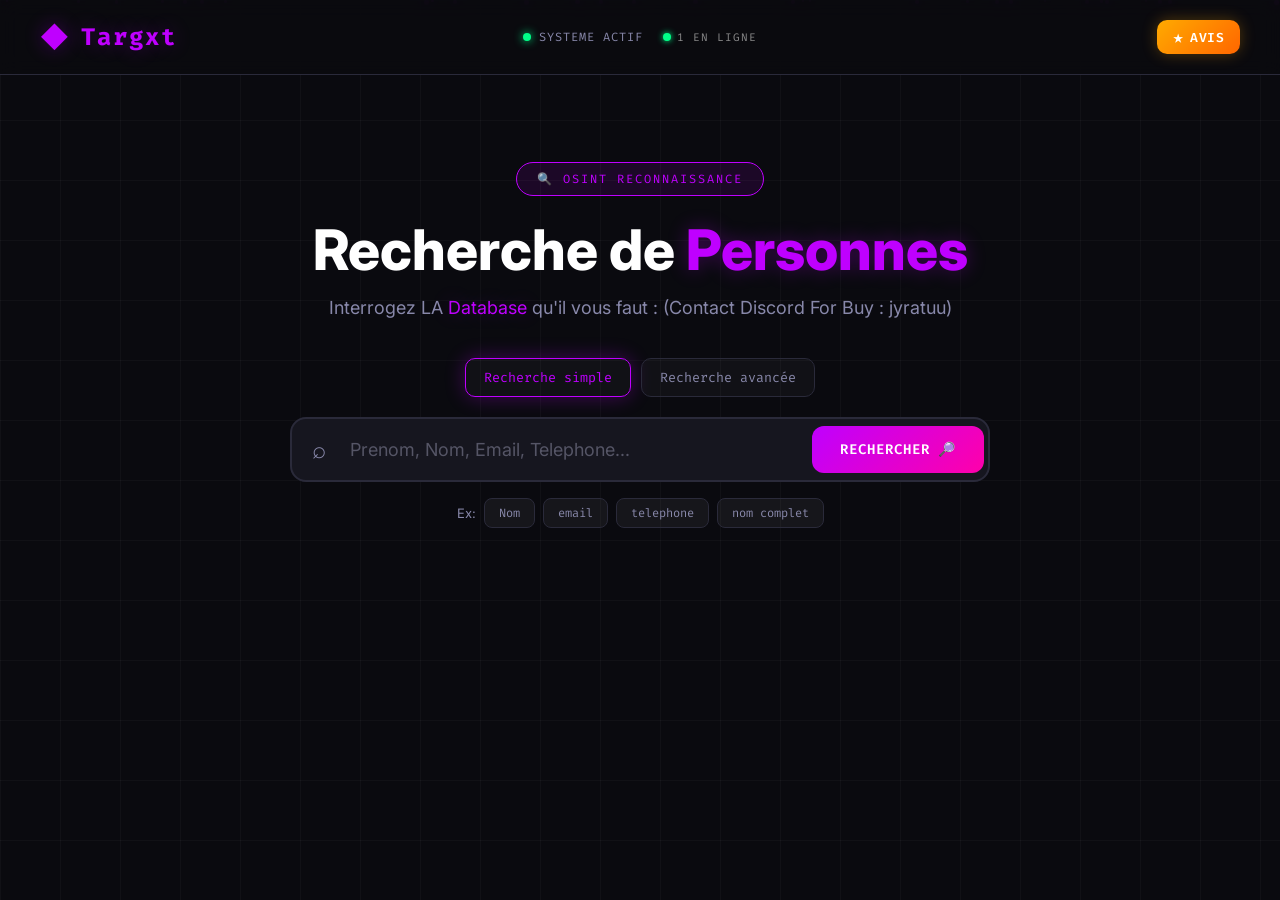
==== commit 3c371492: "UPDATE" ====
--- a/index.html
+++ b/index.html
@@ -4,11 +4,9 @@
     <meta charset="UTF-8">
     <meta name="viewport" content="width=device-width, initial-scale=1.0">
     <title>Targxt - Recherche de Personnes</title>
-
     <link rel="stylesheet" href="style.css">
     <link href="https://fonts.googleapis.com/css2?family=Fira+Code:wght@400;600;700&family=Inter:wght@300;400;600;700;800&display=swap" rel="stylesheet">
 </head>
-
 <body>
 
 <div class="grid-overlay"></div>
@@ -19,16 +17,11 @@
         <span class="logo-icon">◆</span>
         <h1><span class="accent">Targxt</span></h1>
     </div>
-
     <div class="header-status" style="position:absolute;left:50%;transform:translateX(-50%);">
         <span class="status-dot"></span>
         <span class="status-text">SYSTEME ACTIF</span>
-        <span id="apiStatus" style="margin-left:12px;font-family:var(--font-mono);font-size:11px;color:#888;">
-            MODE: LOCAL ENGINE
-        </span>
+        <span id="apiStatus" style="margin-left:12px;font-family:var(--font-mono);font-size:11px;color:#888;">MODE: LOCAL ENGINE</span>
     </div>
-
-    <!-- Onglet Avis en haut à droite -->
     <div class="review-tab" onclick="openReviewPanel()">
         <span class="review-tab-icon">★</span>
         <span class="review-tab-text">Avis</span>
@@ -36,39 +29,24 @@
 </header>
 
 <main>
-
 <section class="hero">
 <div class="hero-content">
+    <div class="badge">🔍 OSINT RECONNAISSANCE</div>
+    <h2>Recherche de <span class="accent">Personnes</span></h2>
+    <p class="subtitle">Interrogez LA <span class="accent">Database  </span> qu'il vous faut : (Contact Discord For Buy : jyratuu)</p>
 
-    <div class="badge">🔍 OSINT RECONNAISSANCE</div>
-
-    <h2>Recherche de <span class="accent">Personnes</span></h2>
-
-    <p class="subtitle">Interrogez la database du site</p>
-
-    <!-- TABS -->
     <div class="tabs">
         <button class="tab active" onclick="switchTab('simple')">Recherche simple</button>
         <button class="tab" onclick="switchTab('advanced')">Recherche avancée</button>
     </div>
 
-    <!-- SIMPLE SEARCH -->
     <div id="simpleSearch" class="tab-content active">
-
         <div class="search-container">
-
             <div class="search-box">
                 <span class="search-icon">⌕</span>
-
-                <input type="text" id="searchInput"
-                    placeholder="Prenom, Nom, Email, Telephone..."
-                    autocomplete="off">
-
-                <button id="searchBtn" onclick="performSearch()">
-                    <span>RECHERCHER</span> 🔎
-                </button>
+                <input type="text" id="searchInput" placeholder="Prenom, Nom, Email, Telephone..." autocomplete="off">
+                <button id="searchBtn" onclick="performSearch()"><span>RECHERCHER</span> 🔎</button>
             </div>
-
             <div class="search-hints">
                 <span>Ex: </span>
                 <button class="hint-btn" onclick="setSearch('Dupont')">Nom</button>
@@ -76,29 +54,19 @@
                 <button class="hint-btn" onclick="setSearch('0612345678')">telephone</button>
                 <button class="hint-btn" onclick="setSearch('Jean Dupont')">nom complet</button>
             </div>
-
         </div>
     </div>
 
-    <!-- ADVANCED SEARCH -->
     <div id="advancedSearch" class="tab-content">
-
         <div class="advanced-box">
-
             <input id="advName" placeholder="Nom / Prenom">
             <input id="advEmail" placeholder="Email">
             <input id="advPhone" placeholder="Téléphone">
             <input id="advCity" placeholder="Ville">
             <input id="advZip" placeholder="Code postal">
-
-            <button onclick="performAdvancedSearch()">
-                RECHERCHE AVANCÉE 🔎
-            </button>
-
+            <button onclick="performAdvancedSearch()">RECHERCHE AVANCÉE 🔎</button>
         </div>
-
     </div>
-
 </div>
 </section>
 
@@ -122,18 +90,14 @@
         <p>Essayez un autre terme</p>
     </div>
 </section>
-
 </main>
 
-<!-- PANEL AVIS - OVERLAY -->
 <div id="reviewOverlay" class="review-overlay hidden" onclick="closeReviewPanel(event)">
     <div class="review-panel" onclick="event.stopPropagation()">
-        
         <div class="review-header">
             <h3>✩ Donnez votre avis ✩</h3>
             <button class="review-close" onclick="closeReviewPanel(event)">✕</button>
         </div>
-
         <div class="review-stars">
             <span class="star-label">Votre note :</span>
             <div class="stars-container">
@@ -145,24 +109,17 @@
             </div>
             <span id="ratingText" class="rating-text">Cliquez pour noter</span>
         </div>
-
         <div class="review-description">
             <label for="reviewDesc">Votre commentaire (optionnel) :</label>
             <textarea id="reviewDesc" placeholder="Partagez votre expérience..." maxlength="500"></textarea>
             <span id="charCount" class="char-count">0/500</span>
         </div>
-
         <div class="review-pseudo">
             <label for="reviewPseudo">Pseudo (optionnel) :</label>
             <input type="text" id="reviewPseudo" placeholder="Anonyme" maxlength="30">
         </div>
-
-        <button class="review-submit" onclick="submitReview()">
-            ✦ ENVOYER L'AVIS ✦
-        </button>
-
+        <button class="review-submit" onclick="submitReview()">✦ ENVOYER L'AVIS ✦</button>
         <div id="reviewMessage" class="review-message hidden"></div>
-
     </div>
 </div>
 
